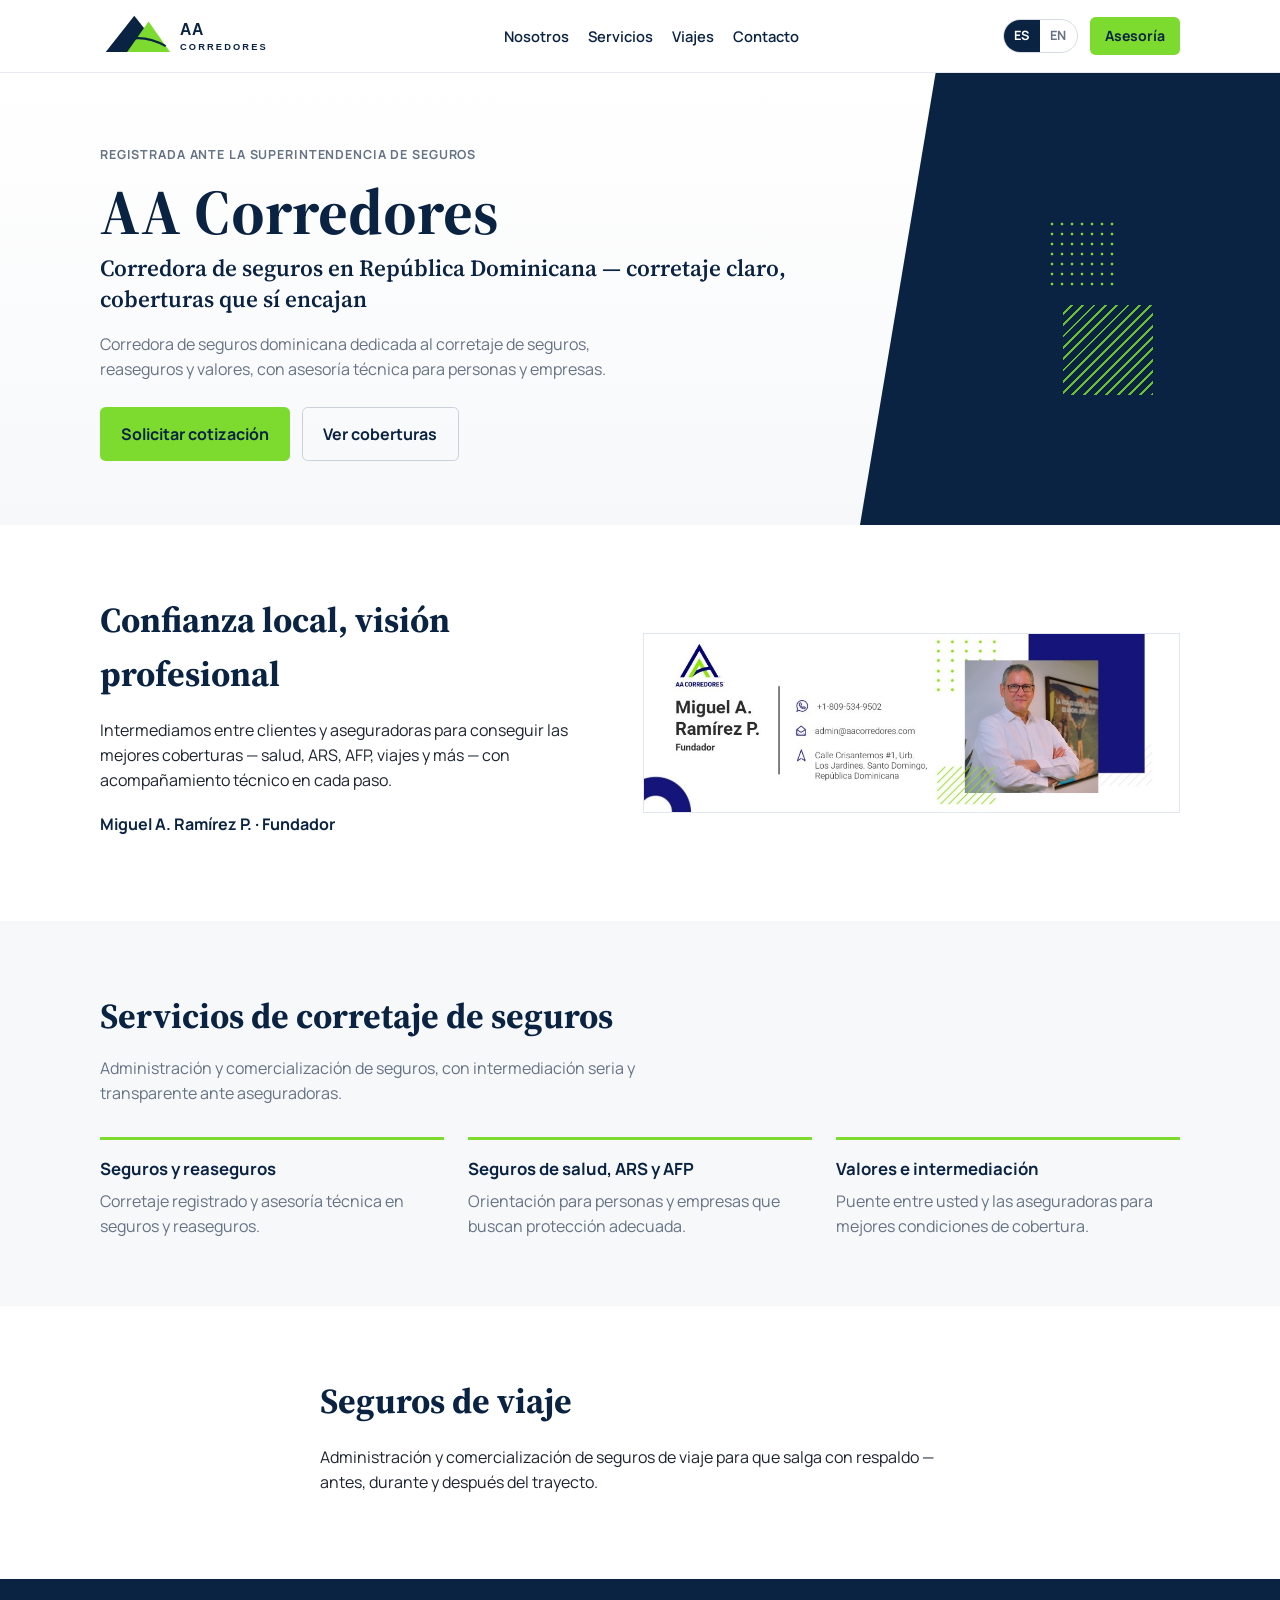
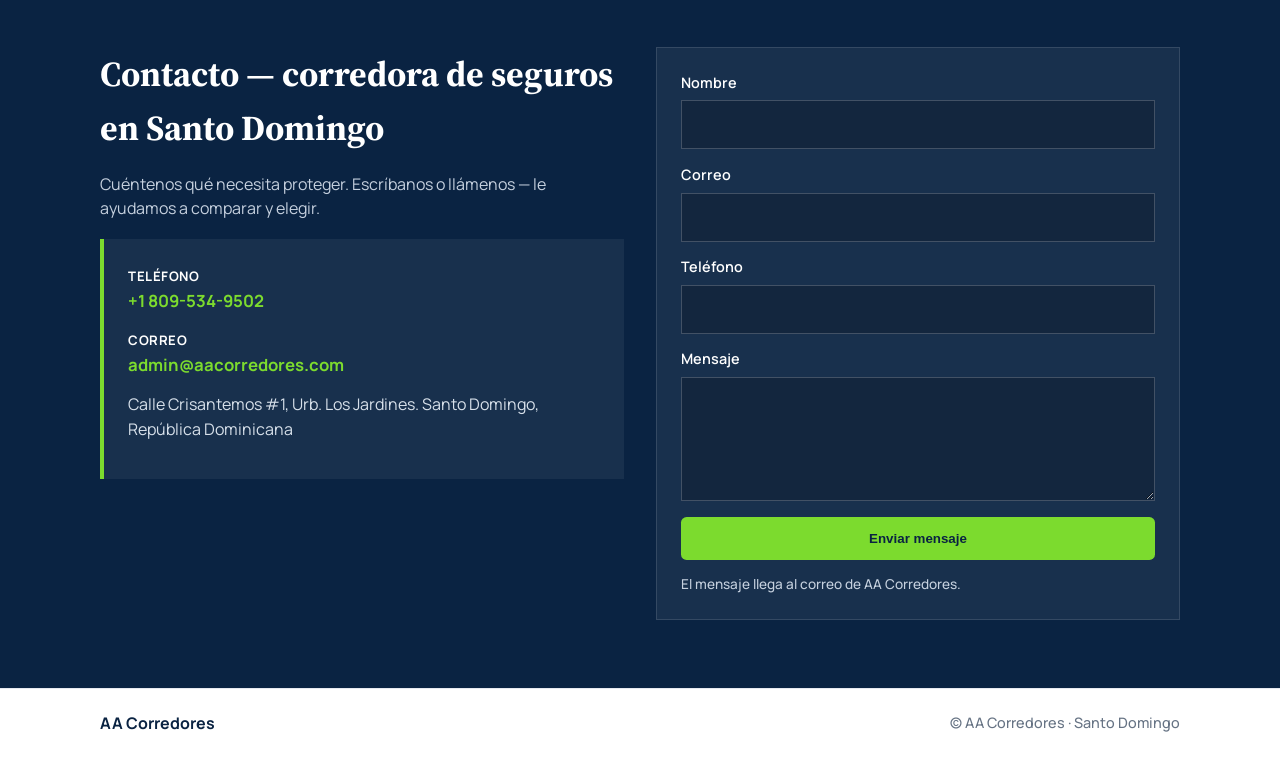
==== index.html @ 904cea76 "Swap Fraunces for Source Serif 4 on headings. Co-authored-by: Cursor <cursoragent@cursor.com>" ====
<!DOCTYPE html>
<html lang="es">
<head>
  <meta charset="utf-8" />
  <meta name="viewport" content="width=device-width, initial-scale=1" />
  <title>AA Corredores | Corredora de seguros en República Dominicana</title>
  <meta name="description" content="AA Corredores es una corredora de seguros en Santo Domingo: corretaje de seguros, reaseguros, salud, ARS, AFP y seguros de viaje. Registrada ante la Superintendencia de Seguros." />
  <meta name="keywords" content="corredora de seguros República Dominicana, corretaje de seguros, seguros de salud, ARS, AFP, seguros de viaje, reaseguros, Superintendencia de Seguros, Santo Domingo, AA Corredores" />
  <meta name="robots" content="index, follow" />
  <meta name="author" content="AA Corredores" />
  <link rel="canonical" href="https://hectortorrese.github.io/aa-corredores/" />
  <link rel="alternate" hreflang="es" href="https://hectortorrese.github.io/aa-corredores/?lang=es" />
  <link rel="alternate" hreflang="en" href="https://hectortorrese.github.io/aa-corredores/?lang=en" />
  <link rel="alternate" hreflang="x-default" href="https://hectortorrese.github.io/aa-corredores/?lang=es" />
  <meta property="og:type" content="website" />
  <meta property="og:locale" content="es_DO" />
  <meta property="og:locale:alternate" content="en_US" />
  <meta property="og:site_name" content="AA Corredores" />
  <meta property="og:url" content="https://hectortorrese.github.io/aa-corredores/" />
  <meta property="og:title" content="AA Corredores | Corredora de seguros en RD" />
  <meta property="og:description" content="Corretaje de seguros, reaseguros, salud, ARS, AFP y seguros de viaje en Santo Domingo." />
  <meta property="og:image" content="https://hectortorrese.github.io/aa-corredores/public/brand-banner.png" />
  <meta name="twitter:card" content="summary_large_image" />
  <meta name="twitter:title" content="AA Corredores | Corredora de seguros en RD" />
  <meta name="twitter:description" content="Corretaje de seguros, reaseguros, salud, ARS, AFP y seguros de viaje en Santo Domingo." />
  <link rel="preconnect" href="https://fonts.googleapis.com" />
  <link rel="preconnect" href="https://fonts.gstatic.com" crossorigin />
  <link href="https://fonts.googleapis.com/css2?family=Manrope:wght@400;500;600;700&family=Source+Serif+4:opsz,wght@8..60,600;8..60,700&display=swap" rel="stylesheet" />
  <link rel="stylesheet" href="styles.css?v=3" />
  <script type="application/ld+json">
  {
    "@context": "https://schema.org",
    "@type": "InsuranceAgency",
    "name": "AA Corredores",
    "url": "https://hectortorrese.github.io/aa-corredores/",
    "logo": "https://hectortorrese.github.io/aa-corredores/public/logo.svg",
    "image": "https://hectortorrese.github.io/aa-corredores/public/brand-banner.png",
    "description": "Corredora de seguros dominicana registrada ante la Superintendencia de Seguros: corretaje de seguros, reaseguros, salud, ARS, AFP y seguros de viaje.",
    "email": "admin@aacorredores.com",
    "telephone": "+1-809-534-9502",
    "address": {
      "@type": "PostalAddress",
      "streetAddress": "Calle Crisantemos #1, Urb. Los Jardines",
      "addressLocality": "Santo Domingo",
      "addressCountry": "DO"
    },
    "areaServed": "DO",
    "founder": {
      "@type": "Person",
      "name": "Miguel A. Ramírez P."
    },
    "knowsAbout": [
      "insurance brokerage",
      "reinsurance",
      "health insurance",
      "travel insurance",
      "ARS",
      "AFP"
    ]
  }
  </script>
</head>
<body>
  <header class="site-header">
    <div class="wrap header-inner">
      <a class="brand" href="#top"><img src="public/logo.svg" alt="AA Corredores" width="200" height="52" /></a>
      <nav class="nav" aria-label="Primary">
        <a href="#about" data-i18n="nav.about">Nosotros</a>
        <a href="#services" data-i18n="nav.services">Servicios</a>
        <a href="#travel" data-i18n="nav.travel">Viajes</a>
        <a href="#contact" data-i18n="nav.contact">Contacto</a>
      </nav>
      <div class="header-actions">
        <div class="lang" role="group" aria-label="Language">
          <button type="button" data-lang="es" class="is-active">ES</button>
          <button type="button" data-lang="en">EN</button>
        </div>
        <a class="btn btn-sm" href="#contact" data-i18n="nav.cta">Asesoría</a>
      </div>
    </div>
  </header>

  <main id="main">
    <section class="hero" id="top">
      <div class="hero-panel" aria-hidden="true"></div>
      <div class="wrap hero-grid">
        <div class="hero-copy">
          <p class="eyebrow" data-i18n="hero.eyebrow">Registrada ante la Superintendencia de Seguros</p>
          <h1 data-i18n="hero.title">AA Corredores</h1>
          <h2 class="tagline" data-i18n="hero.tagline">Corredora de seguros en República Dominicana — corretaje claro, coberturas que sí encajan</h2>
          <p class="lede" data-i18n="hero.lede">Corredora de seguros dominicana dedicada al corretaje de seguros, reaseguros y valores, con asesoría técnica para personas y empresas.</p>
          <div class="cta-row">
            <a class="btn" href="#contact" data-i18n="hero.cta1">Solicitar cotización</a>
            <a class="btn btn-ghost" href="#services" data-i18n="hero.cta2">Ver coberturas</a>
          </div>
        </div>
        <aside class="hero-aside" aria-hidden="true">
          <div class="geo geo-block"></div>
          <div class="geo geo-dots"></div>
          <div class="geo geo-lines"></div>
        </aside>
      </div>
    </section>

    <section class="section" id="about">
      <div class="wrap about-grid">
        <div>
          <h2 data-i18n="about.title">Confianza local, visión profesional</h2>
          <p data-i18n="about.p">Intermediamos entre clientes y aseguradoras para conseguir las mejores coberturas — salud, ARS, AFP, viajes y más — con acompañamiento técnico en cada paso.</p>
          <p class="founder" data-i18n="about.founder">Miguel A. Ramírez P. · Fundador</p>
        </div>
        <figure class="portrait">
          <img src="public/brand-banner.png" alt="AA Corredores — Miguel A. Ramírez P., Fundador" />
        </figure>
      </div>
    </section>

    <section class="section section-tint" id="services">
      <div class="wrap">
        <h2 data-i18n="services.title">Servicios</h2>
        <p class="section-lede" data-i18n="services.lede">Administración y comercialización de seguros, con intermediación seria y transparente.</p>
        <div class="services">
          <article><h3 data-i18n="services.s1.t">Seguros y reaseguros</h3><p data-i18n="services.s1.p">Corretaje registrado y asesoría técnica en seguros y reaseguros.</p></article>
          <article><h3 data-i18n="services.s2.t">Salud, ARS y AFP</h3><p data-i18n="services.s2.p">Orientación para personas y empresas que buscan protección adecuada.</p></article>
          <article><h3 data-i18n="services.s3.t">Valores e intermediación</h3><p data-i18n="services.s3.p">Puente entre usted y las aseguradoras para mejores condiciones de cobertura.</p></article>
        </div>
      </div>
    </section>

    <section class="section" id="travel">
      <div class="wrap narrow">
        <h2 data-i18n="travel.title">Seguros de viaje</h2>
        <p data-i18n="travel.p">Administración y comercialización de seguros de viaje para que salga con respaldo — antes, durante y después del trayecto.</p>
      </div>
    </section>

    <section class="section contact" id="contact">
      <div class="wrap contact-grid">
        <div>
          <h2 data-i18n="contact.title">Contacto</h2>
          <p data-i18n="contact.p">Cuéntenos qué necesita proteger. Escríbanos o llámenos — le ayudamos a comparar y elegir.</p>
          <address class="vcard">
            <p>
              <strong data-i18n="contact.phoneLabel">Teléfono</strong><br />
              <a href="tel:+18095349502">+1 809-534-9502</a>
            </p>
            <p>
              <strong data-i18n="contact.emailLabel">Correo</strong><br />
              <a href="mailto:admin@aacorredores.com">admin@aacorredores.com</a>
            </p>
            <p data-i18n="contact.addr">Calle Crisantemos #1, Urb. Los Jardines. Santo Domingo, República Dominicana</p>
          </address>
        </div>
        <form
          class="contact-form"
          action="https://formsubmit.co/admin@aacorredores.com"
          method="POST"
        >
          <p class="form-sent" data-i18n="form.sent" hidden>Mensaje enviado. Gracias — le responderemos pronto.</p>
          <input type="hidden" name="_subject" value="Contacto web — AA Corredores" />
          <input type="hidden" name="_captcha" value="false" />
          <input type="hidden" name="_template" value="table" />
          <input type="text" name="_honey" style="display:none" tabindex="-1" autocomplete="off" aria-hidden="true" />
          <input type="hidden" name="_next" value="https://hectortorrese.github.io/aa-corredores/?sent=1#contact" />
          <div class="field">
            <label for="aa-name"><span data-i18n="form.name">Nombre</span></label>
            <input id="aa-name" type="text" name="name" required autocomplete="name" />
          </div>
          <div class="field">
            <label for="aa-email"><span data-i18n="form.email">Correo</span></label>
            <input id="aa-email" type="email" name="email" required autocomplete="email" />
          </div>
          <div class="field">
            <label for="aa-phone"><span data-i18n="form.phone">Teléfono</span></label>
            <input id="aa-phone" type="tel" name="phone" autocomplete="tel" />
          </div>
          <div class="field">
            <label for="aa-message"><span data-i18n="form.message">Mensaje</span></label>
            <textarea id="aa-message" name="message" rows="4" required></textarea>
          </div>
          <button type="submit" class="btn" data-i18n="form.submit">Enviar mensaje</button>
          <p class="form-hint" data-i18n="form.hint">El mensaje llega al correo de AA Corredores.</p>
        </form>
      </div>
    </section>
  </main>

  <footer class="site-footer">
    <div class="wrap footer-inner">
      <span>AA Corredores</span>
      <p data-i18n="footer">© AA Corredores · Santo Domingo</p>
    </div>
  </footer>
  <script src="i18n.js"></script>
</body>
</html>
---- styles.css ----
:root {
  --navy: #0a2342;
  --lime: #7cdb2e;
  --lime-deep: #5fb01a;
  --paper: #f7f8fa;
  --ink: #1c2430;
  --muted: #667384;
  --font: "Manrope", system-ui, sans-serif;
  --display: "Source Serif 4", Georgia, serif;
}

* { box-sizing: border-box; }
html { scroll-behavior: smooth; }
body {
  margin: 0;
  font-family: var(--font);
  color: var(--ink);
  background: #fff;
  line-height: 1.55;
}
img { max-width: 100%; display: block; height: auto; }
a { color: var(--navy); text-decoration: none; }
a:hover { color: var(--lime-deep); }

.wrap { width: min(1080px, calc(100% - 2.5rem)); margin-inline: auto; }
.narrow { max-width: 40rem; }

.site-header {
  position: sticky;
  top: 0;
  z-index: 30;
  background: rgba(255,255,255,0.95);
  border-bottom: 1px solid #e6e9ef;
}
.header-inner {
  display: flex;
  align-items: center;
  justify-content: space-between;
  gap: 1rem;
  min-height: 4.5rem;
}
.nav { display: flex; gap: 1.2rem; }
.nav a { font-weight: 600; font-size: 0.92rem; color: var(--navy); }
.header-actions { display: flex; align-items: center; gap: 0.75rem; }
.lang {
  display: inline-flex;
  border: 1px solid #d5dae3;
  border-radius: 999px;
  overflow: hidden;
}
.lang button {
  border: 0;
  background: transparent;
  padding: 0.35rem 0.65rem;
  font: inherit;
  font-size: 0.8rem;
  font-weight: 700;
  color: var(--muted);
  cursor: pointer;
}
.lang button.is-active { background: var(--navy); color: #fff; }

.btn {
  display: inline-flex;
  align-items: center;
  justify-content: center;
  padding: 0.85rem 1.3rem;
  border-radius: 0.35rem;
  background: var(--lime);
  color: var(--navy);
  font-weight: 700;
  border: 0;
  transition: background 0.2s ease, transform 0.2s ease;
}
.btn:hover { background: var(--lime-deep); color: #fff; transform: translateY(-1px); }
.btn-sm { padding: 0.5rem 0.95rem; font-size: 0.88rem; }
.btn-ghost {
  background: transparent;
  border: 1px solid #c9d0db;
  color: var(--navy);
}
.btn-ghost:hover { background: var(--paper); transform: none; color: var(--navy); }

.hero {
  position: relative;
  padding: 4.5rem 0 4rem;
  overflow: hidden;
  background:
    linear-gradient(180deg, #fff 0%, var(--paper) 100%);
}
.hero-panel {
  position: absolute;
  right: 0;
  top: 0;
  width: min(38vw, 420px);
  height: 100%;
  background: var(--navy);
  clip-path: polygon(18% 0, 100% 0, 100% 100%, 0 100%);
}
.hero-grid {
  position: relative;
  display: grid;
  grid-template-columns: 1.35fr 0.65fr;
  gap: 2rem;
  align-items: center;
}
.eyebrow {
  text-transform: uppercase;
  letter-spacing: 0.07em;
  font-size: 0.78rem;
  font-weight: 700;
  color: var(--muted);
  margin: 0 0 0.85rem;
  animation: rise 0.65s ease both;
}
.hero h1 {
  font-family: var(--display);
  font-size: clamp(2.6rem, 6vw, 4rem);
  line-height: 1.05;
  margin: 0 0 0.5rem;
  color: var(--navy);
  animation: rise 0.75s ease 0.05s both;
}
.tagline {
  font-family: var(--display);
  font-size: clamp(1.15rem, 2.4vw, 1.45rem);
  font-weight: 600;
  line-height: 1.35;
  color: var(--navy);
  margin: 0 0 1rem;
  animation: rise 0.8s ease 0.1s both;
}
.lede {
  color: var(--muted);
  max-width: 34rem;
  margin: 0 0 1.6rem;
  animation: rise 0.85s ease 0.14s both;
}
.cta-row {
  display: flex;
  flex-wrap: wrap;
  gap: 0.75rem;
  animation: rise 0.9s ease 0.18s both;
}
.hero-aside { position: relative; min-height: 220px; }
.geo { position: absolute; }
.geo-block {
  right: 0;
  top: 10%;
  width: 70%;
  height: 70%;
  background: transparent;
}
.geo-dots {
  width: 72px;
  height: 72px;
  right: 18%;
  top: 12%;
  background-image: radial-gradient(var(--lime) 1.5px, transparent 1.6px);
  background-size: 10px 10px;
}
.geo-lines {
  width: 90px;
  height: 90px;
  right: 8%;
  bottom: 8%;
  background: repeating-linear-gradient(
    -45deg,
    var(--lime),
    var(--lime) 2px,
    transparent 2px,
    transparent 8px
  );
  opacity: 0.85;
}

@keyframes rise {
  from { opacity: 0; transform: translateY(10px); }
  to { opacity: 1; transform: none; }
}

.section { padding: 4.25rem 0; }
.section-tint { background: var(--paper); }
.section h2 {
  font-family: var(--display);
  font-size: clamp(1.65rem, 3vw, 2.2rem);
  color: var(--navy);
  margin: 0 0 0.75rem;
}
.section-lede { color: var(--muted); max-width: 36rem; margin: 0 0 2rem; }

.about-grid {
  display: grid;
  grid-template-columns: 1fr 1.05fr;
  gap: 2rem;
  align-items: center;
}
.founder {
  margin-top: 1.25rem;
  font-weight: 700;
  color: var(--navy);
}
.portrait {
  margin: 0;
  border: 1px solid #e1e5ec;
  overflow: hidden;
  background: #fff;
}
.portrait img { width: 100%; }

.services {
  display: grid;
  grid-template-columns: repeat(3, 1fr);
  gap: 1.5rem;
}
.services article {
  padding-top: 1rem;
  border-top: 3px solid var(--lime);
}
.services h3 { margin: 0 0 0.4rem; color: var(--navy); font-size: 1.05rem; }
.services p { margin: 0; color: var(--muted); }

.contact {
  background: var(--navy);
  color: #fff;
}
.contact h2 { color: #fff; }
.contact .section-lede,
.contact p { color: #c5d0de; }
.contact-grid {
  display: grid;
  grid-template-columns: 1fr 1fr;
  gap: 2rem;
}
.vcard {
  font-style: normal;
  background: rgba(255,255,255,0.06);
  padding: 1.5rem;
  border-left: 4px solid var(--lime);
  margin-top: 1.1rem;
}
.vcard a { color: var(--lime); font-weight: 700; font-size: 1.05rem; }
.vcard p { margin: 0 0 0.85rem; color: #d7e0ea; }
.vcard strong { color: #fff; font-size: 0.82rem; letter-spacing: 0.04em; text-transform: uppercase; }

.contact-form {
  display: flex;
  flex-direction: column;
  gap: 0.9rem;
  width: 100%;
  min-width: 0;
  background: rgba(255,255,255,0.06);
  padding: 1.5rem;
  border: 1px solid rgba(255,255,255,0.12);
  align-self: start;
}
.contact-form .field {
  display: flex;
  flex-direction: column;
  gap: 0.4rem;
  width: 100%;
  min-width: 0;
}
.contact-form .field > span,
.contact-form label {
  display: block;
  font-size: 0.9rem;
  font-weight: 600;
  color: #fff;
}
.contact-form input,
.contact-form textarea {
  display: block;
  box-sizing: border-box;
  font: inherit;
  font-weight: 400;
  padding: 0.7rem 0.8rem;
  border: 1px solid rgba(255,255,255,0.2);
  background: rgba(0,0,0,0.2);
  color: #fff;
  width: 100%;
  max-width: 100%;
}
.contact-form input::placeholder,
.contact-form textarea::placeholder { color: #8a9aab; }
.contact-form textarea {
  resize: vertical;
  min-height: 7rem;
}
.contact-form .btn {
  display: inline-flex;
  width: 100%;
  margin-top: 0.15rem;
}
.form-hint {
  margin: 0;
  font-size: 0.85rem;
  font-weight: 500;
  color: #9aabbc;
}
.form-sent {
  display: none;
  margin: 0;
  padding: 0.75rem 0.9rem;
  background: rgba(124, 219, 46, 0.2);
  color: #fff;
  font-weight: 600;
  font-size: 0.95rem;
}
.form-sent.is-visible,
.form-sent.is-visible[hidden] {
  display: block !important;
}

.site-footer {
  padding: 1.35rem 0;
  border-top: 1px solid #e6e9ef;
}
.footer-inner {
  display: flex;
  justify-content: space-between;
  gap: 1rem;
  align-items: center;
  font-weight: 700;
  color: var(--navy);
}
.site-footer p { margin: 0; font-weight: 500; color: var(--muted); font-size: 0.9rem; }

@media (max-width: 860px) {
  .nav { display: none; }
  .hero-panel { width: 28vw; opacity: 0.35; }
  .hero-grid, .about-grid, .services, .contact-grid { grid-template-columns: 1fr; }
  .hero-aside { display: none; }
}
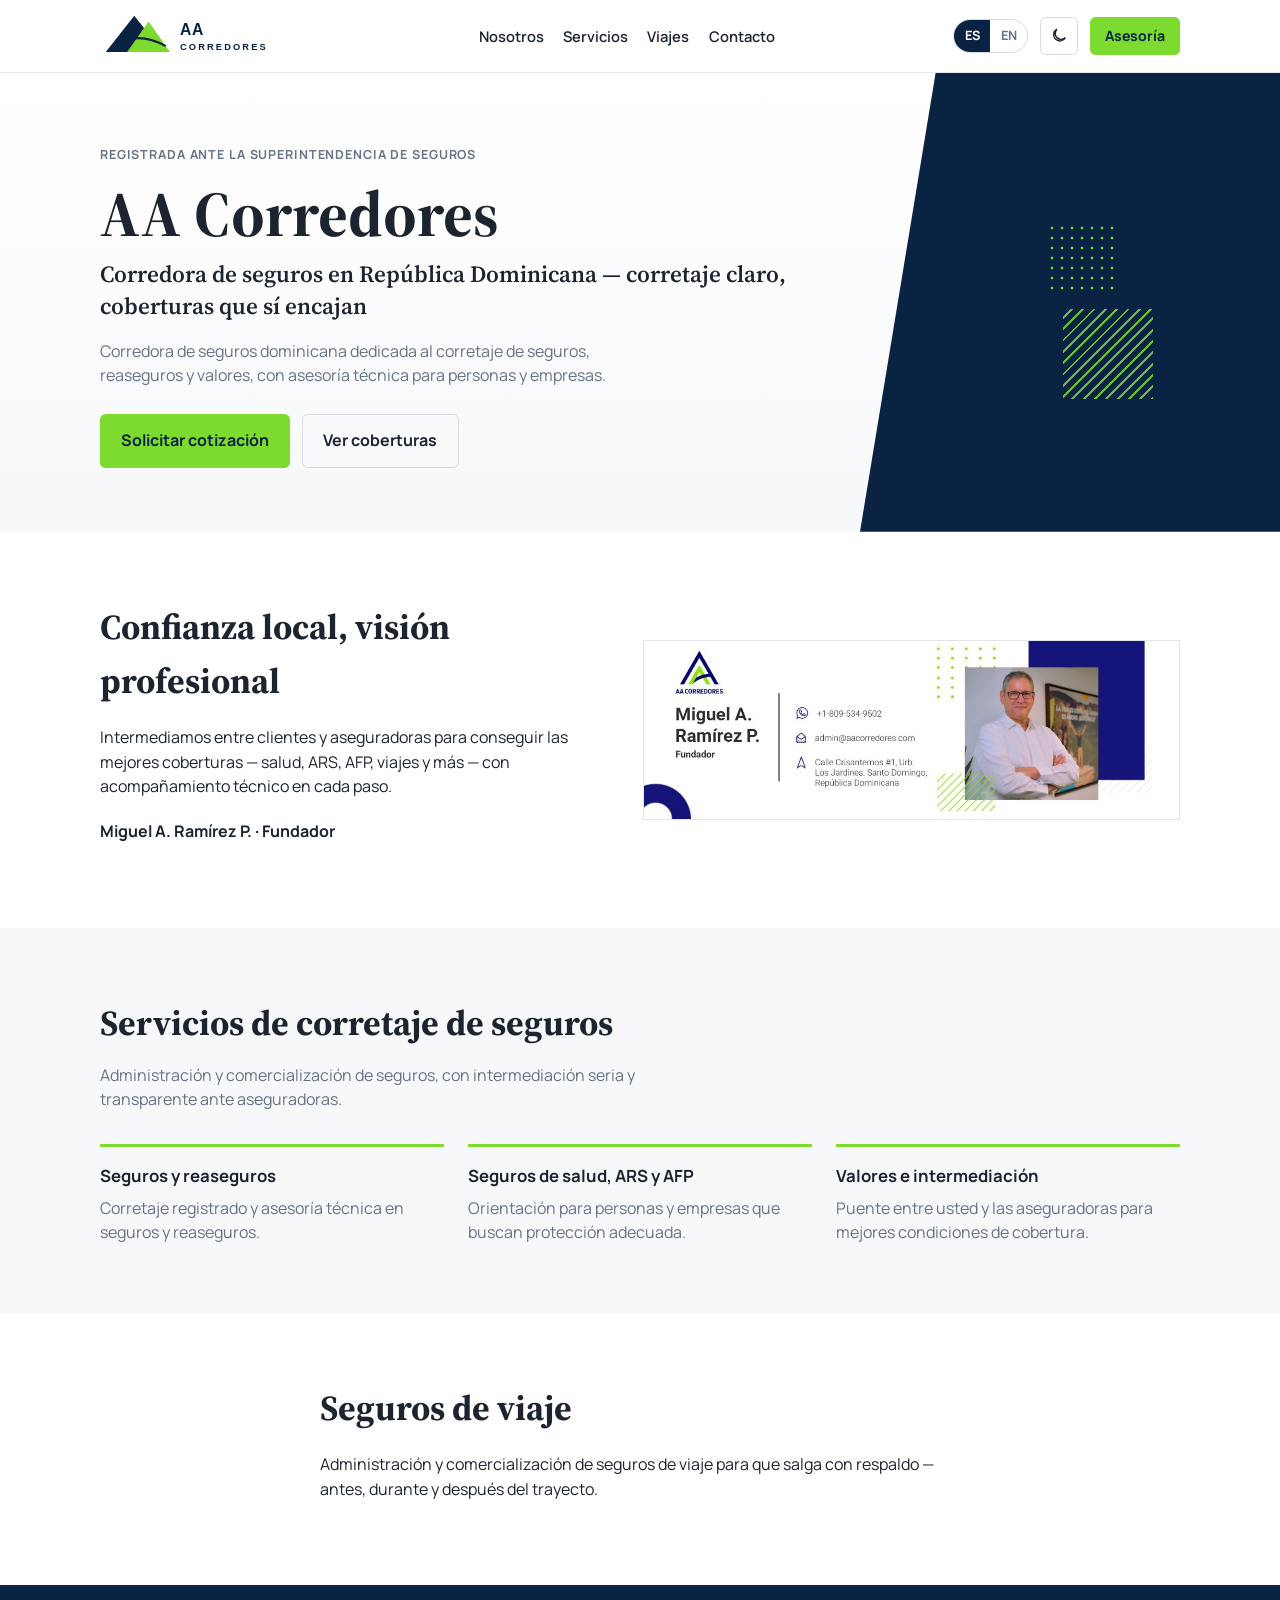
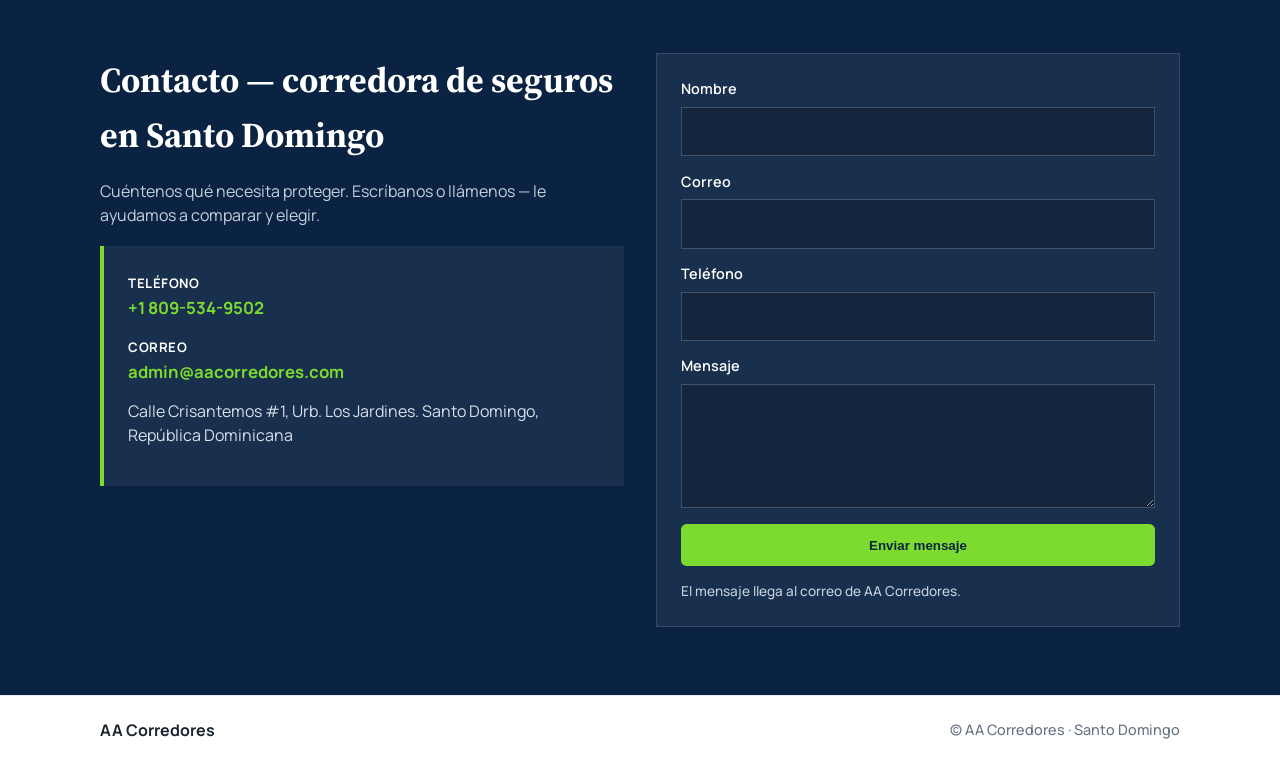
==== commit 7691802f: "Add dark mode and sync client delivery slides. Co-authored-by: Cursor <cursoragent@cursor.com>" ====
--- a/index.html
+++ b/index.html
@@ -26,7 +26,23 @@
   <link rel="preconnect" href="https://fonts.googleapis.com" />
   <link rel="preconnect" href="https://fonts.gstatic.com" crossorigin />
   <link href="https://fonts.googleapis.com/css2?family=Manrope:wght@400;500;600;700&family=Source+Serif+4:opsz,wght@8..60,600;8..60,700&display=swap" rel="stylesheet" />
-  <link rel="stylesheet" href="styles.css?v=3" />
+  <link rel="stylesheet" href="styles.css?v=4" />
+  <script>
+    (function () {
+      try {
+        var saved = localStorage.getItem("aa-theme");
+        var theme =
+          saved === "dark" || saved === "light"
+            ? saved
+            : window.matchMedia("(prefers-color-scheme: dark)").matches
+              ? "dark"
+              : "light";
+        document.documentElement.setAttribute("data-theme", theme);
+      } catch (e) {
+        document.documentElement.setAttribute("data-theme", "light");
+      }
+    })();
+  </script>
   <script type="application/ld+json">
   {
     "@context": "https://schema.org",
@@ -75,6 +91,15 @@
           <button type="button" data-lang="es" class="is-active">ES</button>
           <button type="button" data-lang="en">EN</button>
         </div>
+        <button type="button" class="theme-toggle" id="themeToggle" aria-label="Cambiar tema" title="Tema">
+          <svg class="icon-moon" viewBox="0 0 24 24" fill="none" stroke="currentColor" stroke-width="2" aria-hidden="true">
+            <path d="M21 14.5A8.5 8.5 0 1 1 9.5 3 7 7 0 0 0 21 14.5z"/>
+          </svg>
+          <svg class="icon-sun" viewBox="0 0 24 24" fill="none" stroke="currentColor" stroke-width="2" aria-hidden="true">
+            <circle cx="12" cy="12" r="4"/>
+            <path d="M12 2v2M12 20v2M4.9 4.9l1.4 1.4M17.7 17.7l1.4 1.4M2 12h2M20 12h2M4.9 19.1l1.4-1.4M17.7 6.3l1.4-1.4"/>
+          </svg>
+        </button>
         <a class="btn btn-sm" href="#contact" data-i18n="nav.cta">Asesoría</a>
       </div>
     </div>
--- a/styles.css
+++ b/styles.css
@@ -5,8 +5,26 @@
   --paper: #f7f8fa;
   --ink: #1c2430;
   --muted: #667384;
+  --bg: #ffffff;
+  --surface: #ffffff;
+  --border: #e6e9ef;
+  --border-strong: #d5dae3;
+  --portrait-border: #e1e5ec;
   --font: "Manrope", system-ui, sans-serif;
   --display: "Source Serif 4", Georgia, serif;
+  color-scheme: light;
+}
+
+html[data-theme="dark"] {
+  --paper: #122536;
+  --ink: #e8eef5;
+  --muted: #9aabbc;
+  --bg: #0b1622;
+  --surface: #102033;
+  --border: #243447;
+  --border-strong: #2f4258;
+  --portrait-border: #2f4258;
+  color-scheme: dark;
 }
 
 * { box-sizing: border-box; }
@@ -15,12 +33,14 @@
   margin: 0;
   font-family: var(--font);
   color: var(--ink);
-  background: #fff;
+  background: var(--bg);
   line-height: 1.55;
+  transition: background-color 0.2s ease, color 0.2s ease;
 }
 img { max-width: 100%; display: block; height: auto; }
-a { color: var(--navy); text-decoration: none; }
+a { color: var(--ink); text-decoration: none; }
 a:hover { color: var(--lime-deep); }
+html[data-theme="dark"] a:hover { color: var(--lime); }
 
 .wrap { width: min(1080px, calc(100% - 2.5rem)); margin-inline: auto; }
 .narrow { max-width: 40rem; }
@@ -29,8 +49,9 @@
   position: sticky;
   top: 0;
   z-index: 30;
-  background: rgba(255,255,255,0.95);
-  border-bottom: 1px solid #e6e9ef;
+  background: color-mix(in srgb, var(--surface) 92%, transparent);
+  backdrop-filter: blur(10px);
+  border-bottom: 1px solid var(--border);
 }
 .header-inner {
   display: flex;
@@ -40,11 +61,11 @@
   min-height: 4.5rem;
 }
 .nav { display: flex; gap: 1.2rem; }
-.nav a { font-weight: 600; font-size: 0.92rem; color: var(--navy); }
+.nav a { font-weight: 600; font-size: 0.92rem; color: var(--ink); }
 .header-actions { display: flex; align-items: center; gap: 0.75rem; }
 .lang {
   display: inline-flex;
-  border: 1px solid #d5dae3;
+  border: 1px solid var(--border-strong);
   border-radius: 999px;
   overflow: hidden;
 }
@@ -59,6 +80,31 @@
   cursor: pointer;
 }
 .lang button.is-active { background: var(--navy); color: #fff; }
+html[data-theme="dark"] .lang button.is-active { background: #1a6f9a; color: #fff; }
+
+.theme-toggle {
+  width: 2.35rem;
+  height: 2.35rem;
+  border-radius: 0.35rem;
+  border: 1px solid var(--border-strong);
+  background: transparent;
+  color: var(--ink);
+  cursor: pointer;
+  display: inline-flex;
+  align-items: center;
+  justify-content: center;
+  padding: 0;
+  flex-shrink: 0;
+}
+.theme-toggle:hover { border-color: var(--lime); color: var(--lime); }
+.theme-toggle svg { width: 1.1rem; height: 1.1rem; display: block; }
+.theme-toggle .icon-sun { display: none; }
+html[data-theme="dark"] .theme-toggle .icon-moon { display: none; }
+html[data-theme="dark"] .theme-toggle .icon-sun { display: block; }
+
+html[data-theme="dark"] .brand img {
+  filter: brightness(0) invert(1);
+}
 
 .btn {
   display: inline-flex;
@@ -76,17 +122,17 @@
 .btn-sm { padding: 0.5rem 0.95rem; font-size: 0.88rem; }
 .btn-ghost {
   background: transparent;
-  border: 1px solid #c9d0db;
-  color: var(--navy);
-}
-.btn-ghost:hover { background: var(--paper); transform: none; color: var(--navy); }
+  border: 1px solid var(--border-strong);
+  color: var(--ink);
+}
+.btn-ghost:hover { background: var(--paper); transform: none; color: var(--ink); }
 
 .hero {
   position: relative;
   padding: 4.5rem 0 4rem;
   overflow: hidden;
   background:
-    linear-gradient(180deg, #fff 0%, var(--paper) 100%);
+    linear-gradient(180deg, var(--bg) 0%, var(--paper) 100%);
 }
 .hero-panel {
   position: absolute;
@@ -116,18 +162,20 @@
 .hero h1 {
   font-family: var(--display);
   font-size: clamp(2.6rem, 6vw, 4rem);
-  line-height: 1.05;
+  line-height: 1.12;
   margin: 0 0 0.5rem;
-  color: var(--navy);
+  color: var(--ink);
+  font-optical-sizing: auto;
   animation: rise 0.75s ease 0.05s both;
 }
 .tagline {
   font-family: var(--display);
   font-size: clamp(1.15rem, 2.4vw, 1.45rem);
   font-weight: 600;
-  line-height: 1.35;
-  color: var(--navy);
+  line-height: 1.4;
+  color: var(--ink);
   margin: 0 0 1rem;
+  font-optical-sizing: auto;
   animation: rise 0.8s ease 0.1s both;
 }
 .lede {
@@ -184,7 +232,7 @@
 .section h2 {
   font-family: var(--display);
   font-size: clamp(1.65rem, 3vw, 2.2rem);
-  color: var(--navy);
+  color: var(--ink);
   margin: 0 0 0.75rem;
 }
 .section-lede { color: var(--muted); max-width: 36rem; margin: 0 0 2rem; }
@@ -198,13 +246,13 @@
 .founder {
   margin-top: 1.25rem;
   font-weight: 700;
-  color: var(--navy);
+  color: var(--ink);
 }
 .portrait {
   margin: 0;
-  border: 1px solid #e1e5ec;
+  border: 1px solid var(--portrait-border);
   overflow: hidden;
-  background: #fff;
+  background: var(--surface);
 }
 .portrait img { width: 100%; }
 
@@ -217,7 +265,7 @@
   padding-top: 1rem;
   border-top: 3px solid var(--lime);
 }
-.services h3 { margin: 0 0 0.4rem; color: var(--navy); font-size: 1.05rem; }
+.services h3 { margin: 0 0 0.4rem; color: var(--ink); font-size: 1.05rem; }
 .services p { margin: 0; color: var(--muted); }
 
 .contact {
@@ -314,7 +362,8 @@
 
 .site-footer {
   padding: 1.35rem 0;
-  border-top: 1px solid #e6e9ef;
+  border-top: 1px solid var(--border);
+  background: var(--bg);
 }
 .footer-inner {
   display: flex;
@@ -322,7 +371,7 @@
   gap: 1rem;
   align-items: center;
   font-weight: 700;
-  color: var(--navy);
+  color: var(--ink);
 }
 .site-footer p { margin: 0; font-weight: 500; color: var(--muted); font-size: 0.9rem; }
 
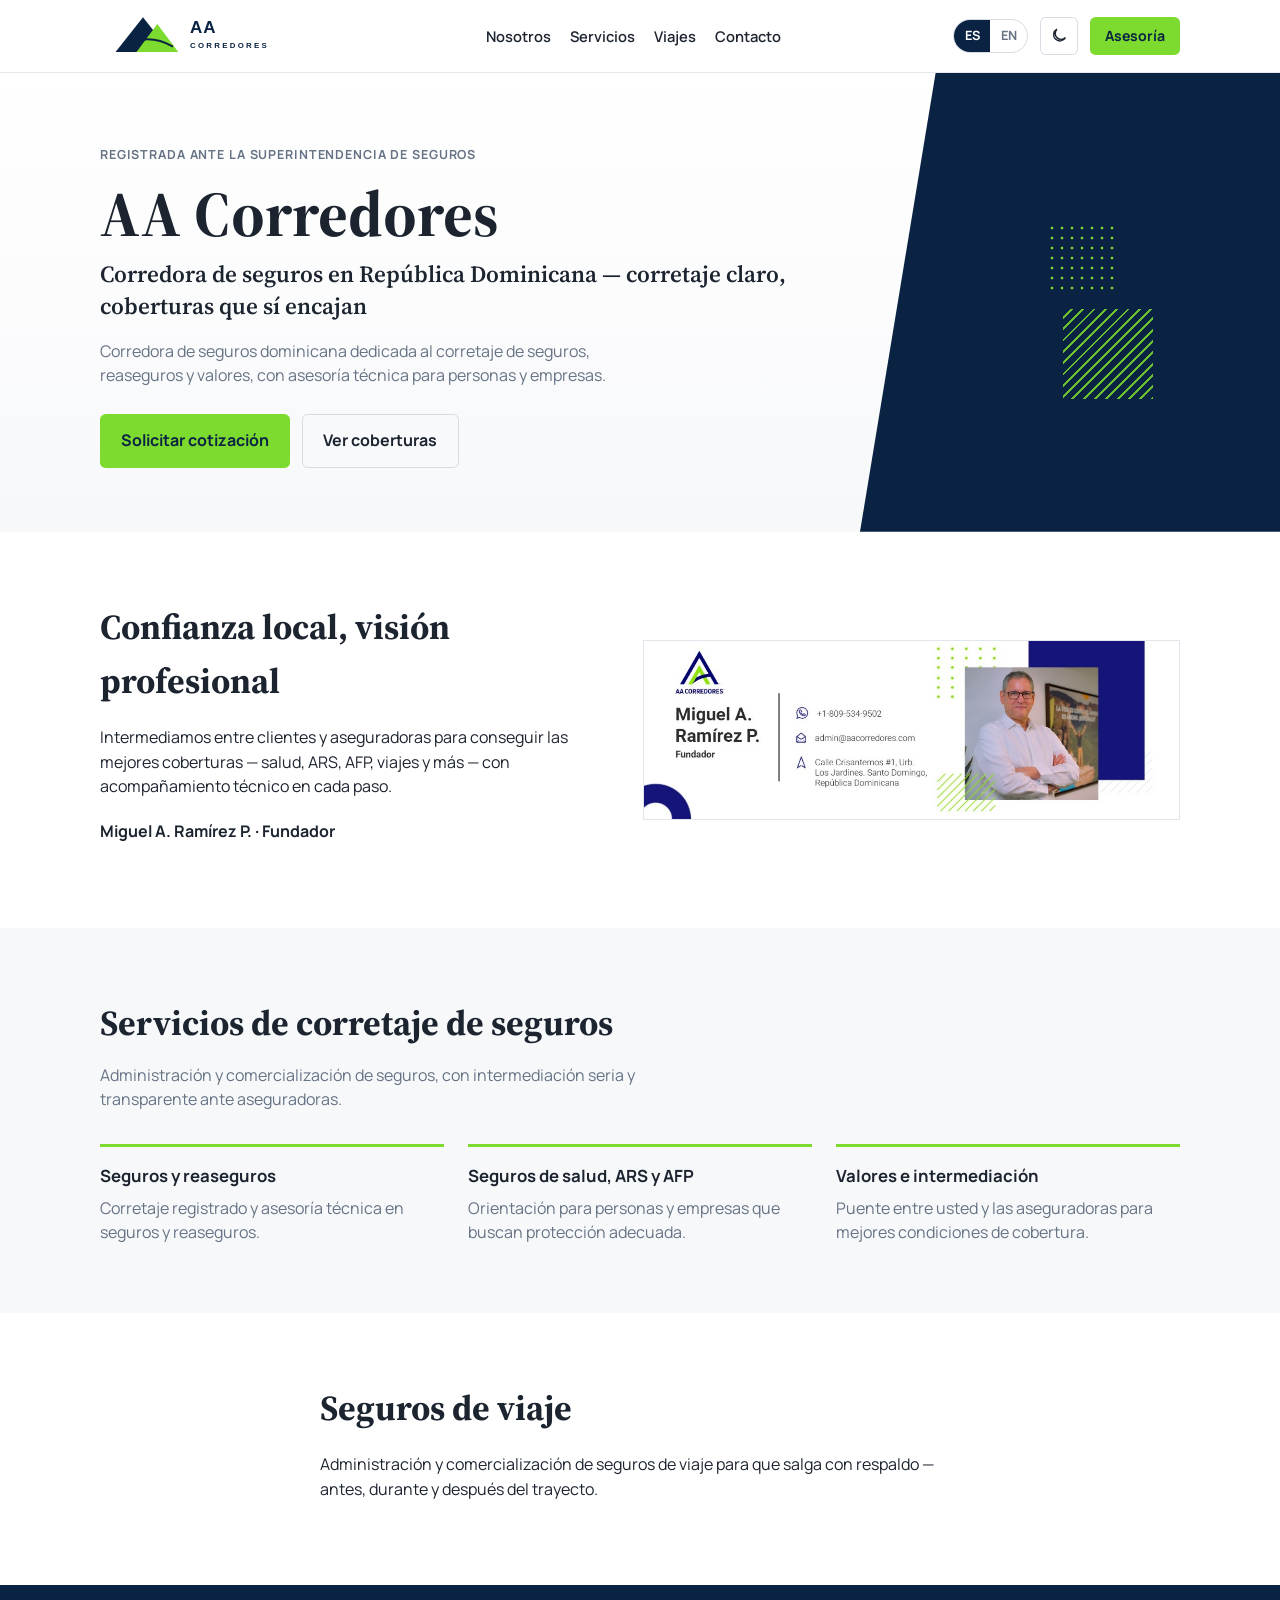
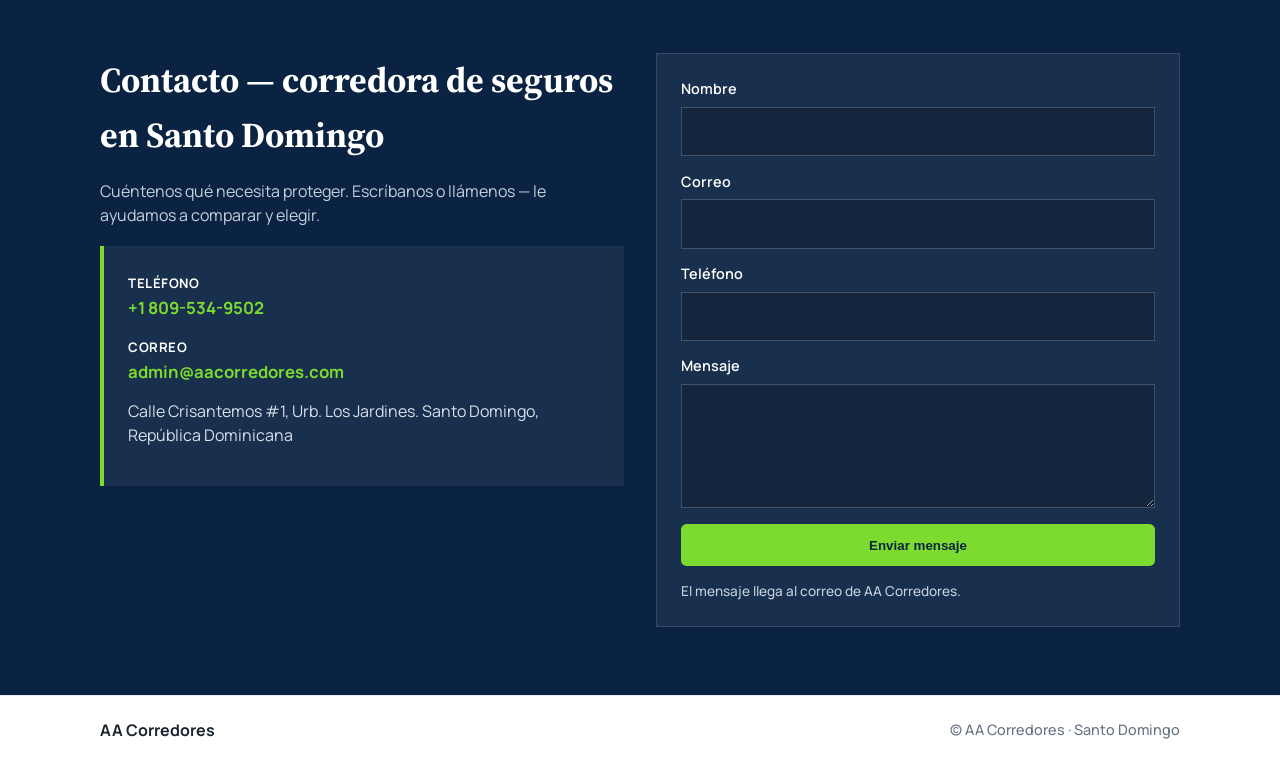
==== commit 44d0d3ce: "Fix dark-mode logo with light plate, no invert. Co-authored-by: Cursor <cursoragent@cursor.com>" ====
--- a/index.html
+++ b/index.html
@@ -26,7 +26,7 @@
   <link rel="preconnect" href="https://fonts.googleapis.com" />
   <link rel="preconnect" href="https://fonts.gstatic.com" crossorigin />
   <link href="https://fonts.googleapis.com/css2?family=Manrope:wght@400;500;600;700&family=Source+Serif+4:opsz,wght@8..60,600;8..60,700&display=swap" rel="stylesheet" />
-  <link rel="stylesheet" href="styles.css?v=4" />
+  <link rel="stylesheet" href="styles.css?v=5" />
   <script>
     (function () {
       try {
@@ -79,7 +79,7 @@
 <body>
   <header class="site-header">
     <div class="wrap header-inner">
-      <a class="brand" href="#top"><img src="public/logo.svg" alt="AA Corredores" width="200" height="52" /></a>
+      <a class="brand" href="#top"><img src="public/logo.svg?v=2" alt="AA Corredores" width="200" height="52" /></a>
       <nav class="nav" aria-label="Primary">
         <a href="#about" data-i18n="nav.about">Nosotros</a>
         <a href="#services" data-i18n="nav.services">Servicios</a>
--- a/styles.css
+++ b/styles.css
@@ -102,8 +102,26 @@
 html[data-theme="dark"] .theme-toggle .icon-moon { display: none; }
 html[data-theme="dark"] .theme-toggle .icon-sun { display: block; }
 
+.brand {
+  display: inline-flex;
+  align-items: center;
+  flex-shrink: 0;
+  line-height: 0;
+  padding: 0.35rem 0.55rem;
+  border-radius: 0.4rem;
+  background: transparent;
+}
+.brand img {
+  width: 196px;
+  height: auto;
+  display: block;
+}
+html[data-theme="dark"] .brand {
+  background: #ffffff;
+  box-shadow: 0 0 0 1px rgba(255, 255, 255, 0.08);
+}
 html[data-theme="dark"] .brand img {
-  filter: brightness(0) invert(1);
+  filter: none;
 }
 
 .btn {
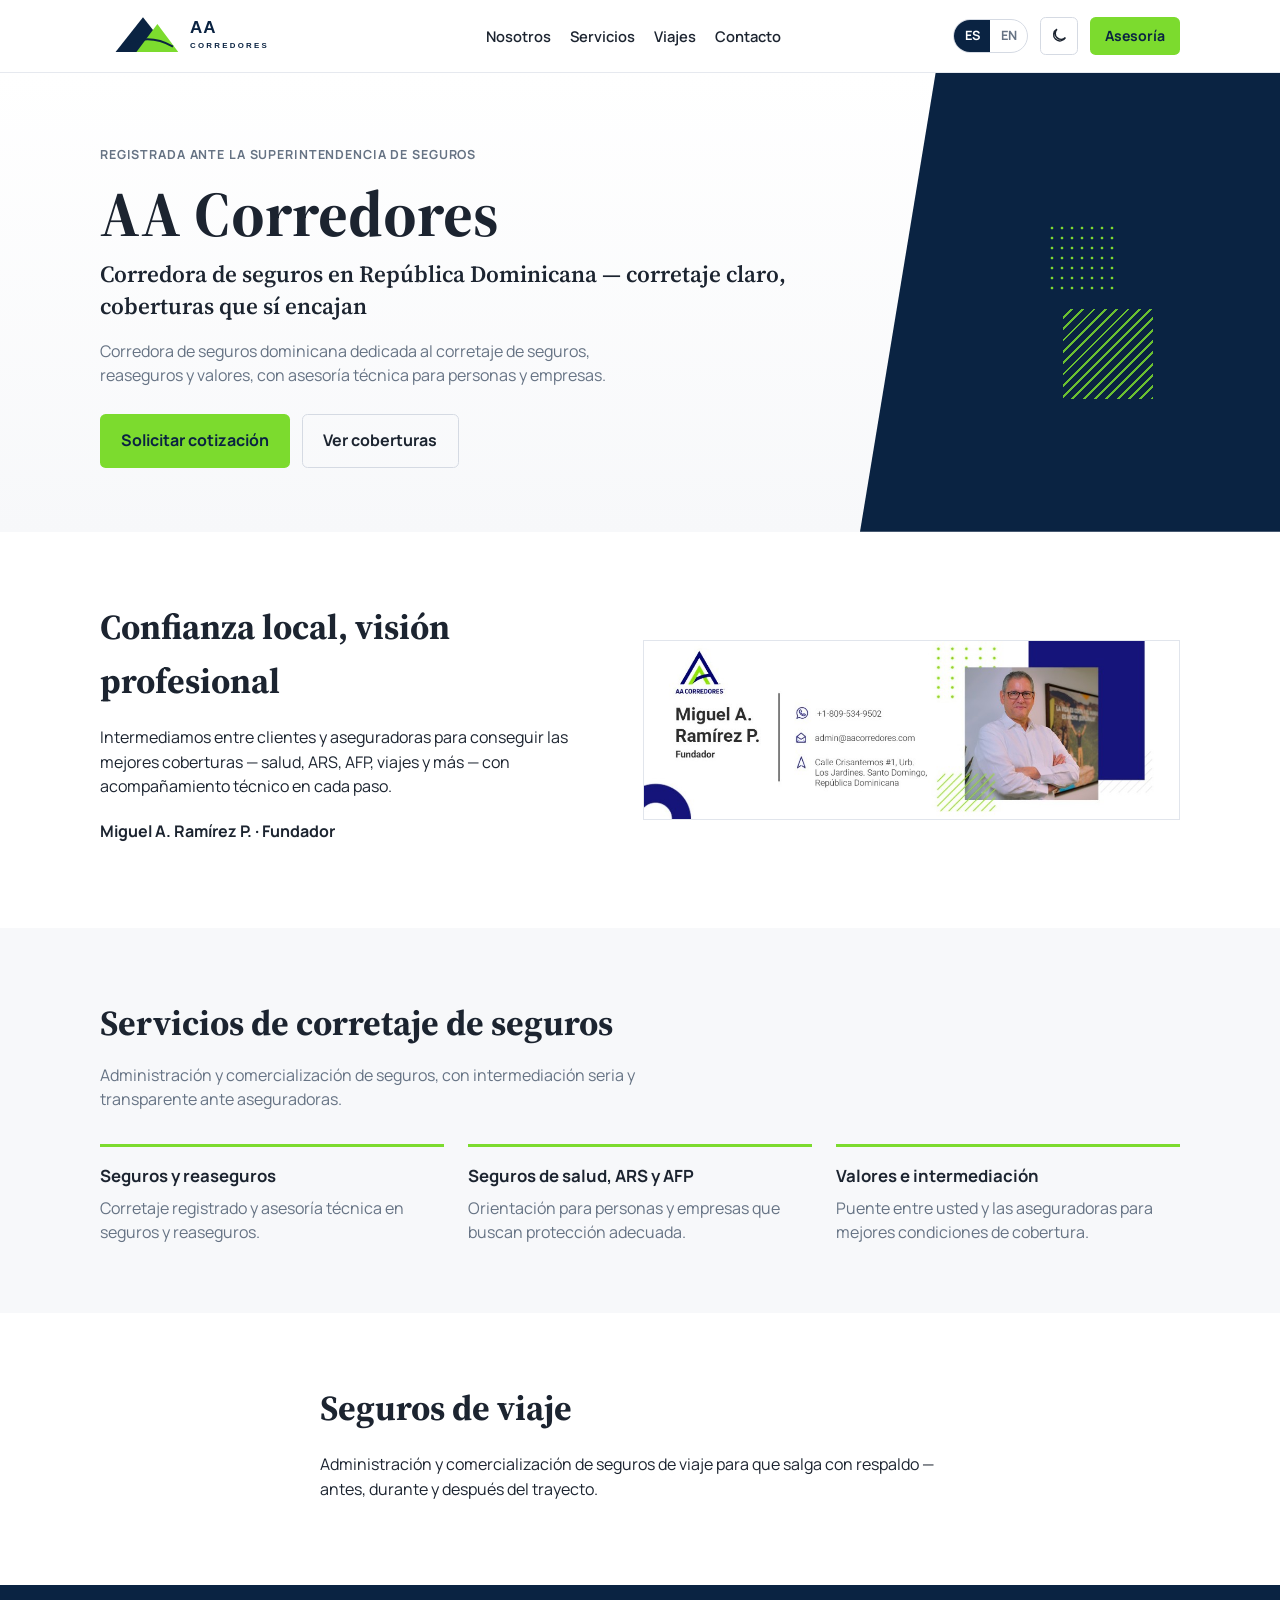
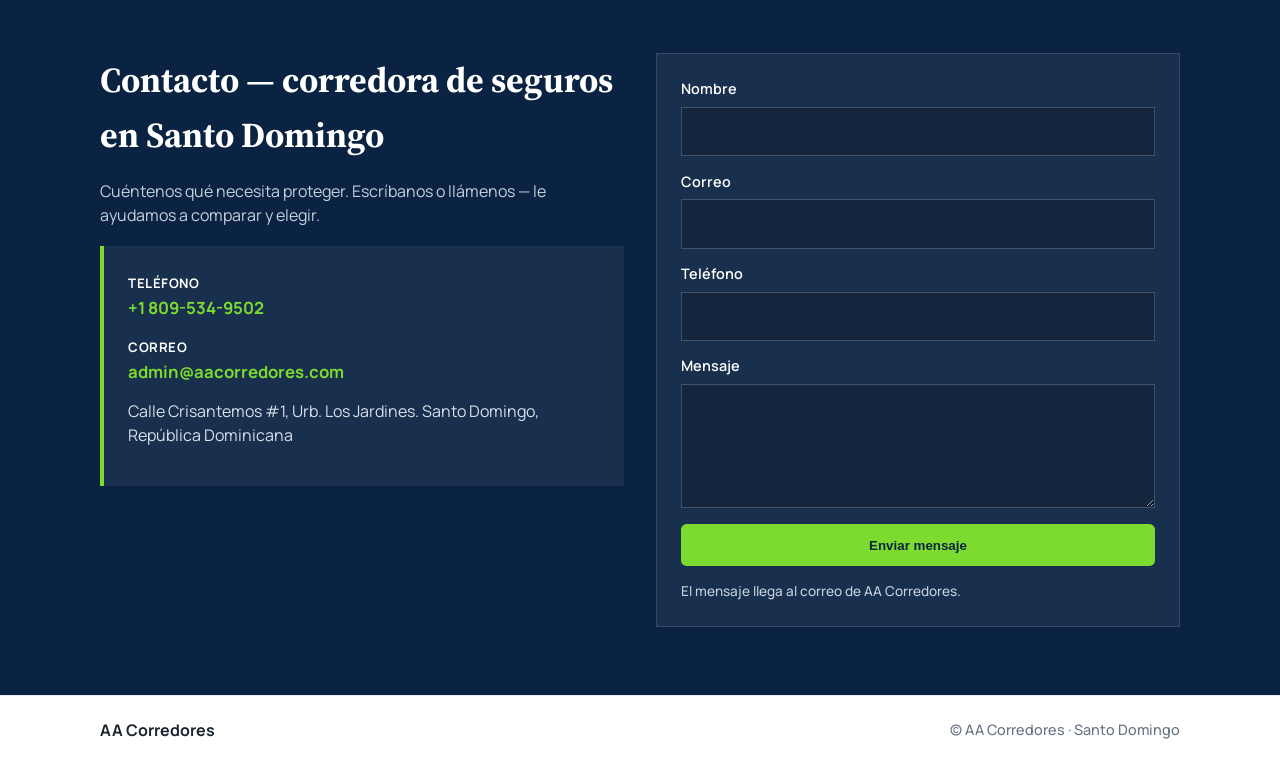
==== commit b11ce7e3: "Fix mobile header and sync delivery slides. Co-authored-by: Cursor <cursoragent@cursor.com>" ====
--- a/index.html
+++ b/index.html
@@ -26,7 +26,7 @@
   <link rel="preconnect" href="https://fonts.googleapis.com" />
   <link rel="preconnect" href="https://fonts.gstatic.com" crossorigin />
   <link href="https://fonts.googleapis.com/css2?family=Manrope:wght@400;500;600;700&family=Source+Serif+4:opsz,wght@8..60,600;8..60,700&display=swap" rel="stylesheet" />
-  <link rel="stylesheet" href="styles.css?v=5" />
+  <link rel="stylesheet" href="styles.css?v=6" />
   <script>
     (function () {
       try {
--- a/styles.css
+++ b/styles.css
@@ -398,4 +398,39 @@
   .hero-panel { width: 28vw; opacity: 0.35; }
   .hero-grid, .about-grid, .services, .contact-grid { grid-template-columns: 1fr; }
   .hero-aside { display: none; }
-}
+
+  .wrap { width: min(1080px, calc(100% - 1.25rem)); }
+  .header-inner {
+    gap: 0.5rem;
+    min-height: 3.6rem;
+  }
+  .brand {
+    padding: 0.2rem 0.35rem;
+    max-width: 46%;
+  }
+  .brand img {
+    width: min(132px, 100%);
+  }
+  .header-actions {
+    gap: 0.35rem;
+    margin-left: auto;
+  }
+  .lang button {
+    padding: 0.28rem 0.45rem;
+    font-size: 0.72rem;
+  }
+  .theme-toggle {
+    width: 2rem;
+    height: 2rem;
+  }
+  .header-actions .btn-sm {
+    padding: 0.42rem 0.65rem;
+    font-size: 0.75rem;
+  }
+}
+
+@media (max-width: 400px) {
+  .header-actions .btn-sm { display: none; }
+  .brand { max-width: 52%; }
+  .brand img { width: min(118px, 100%); }
+}
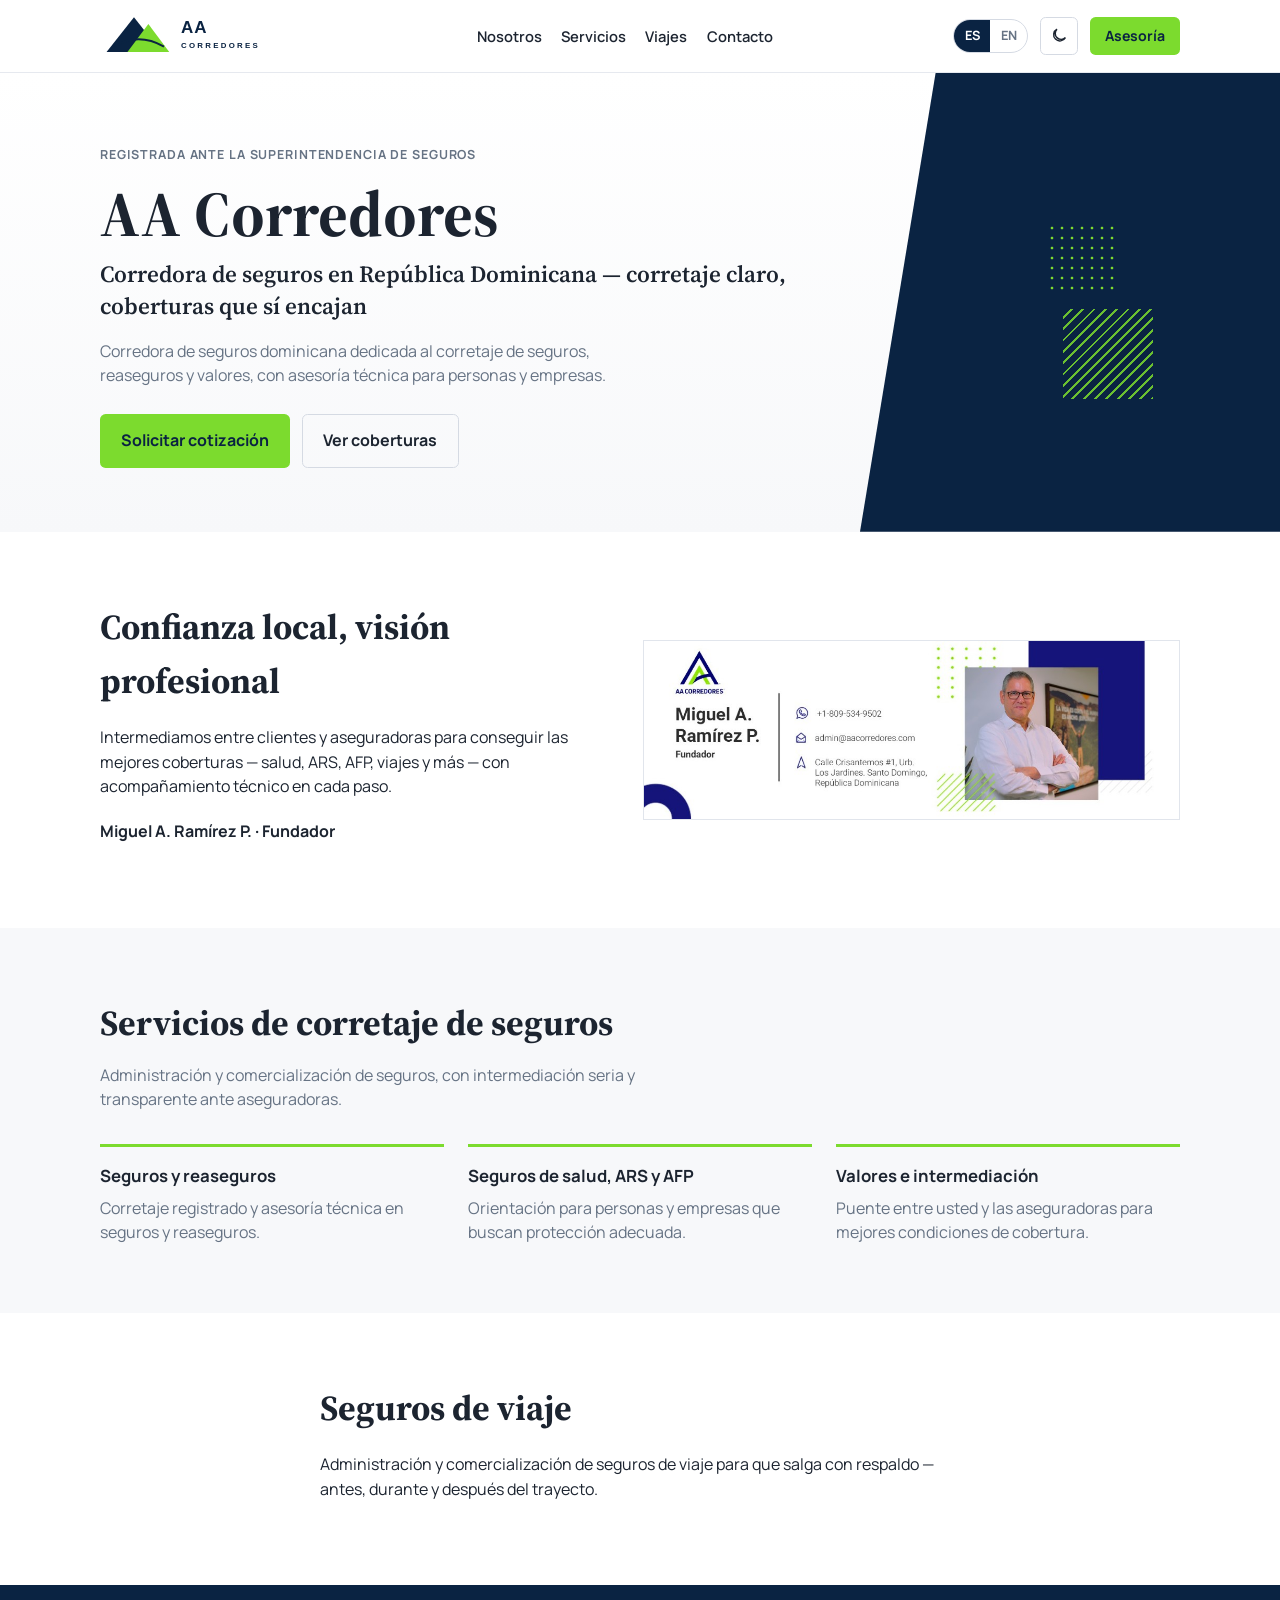
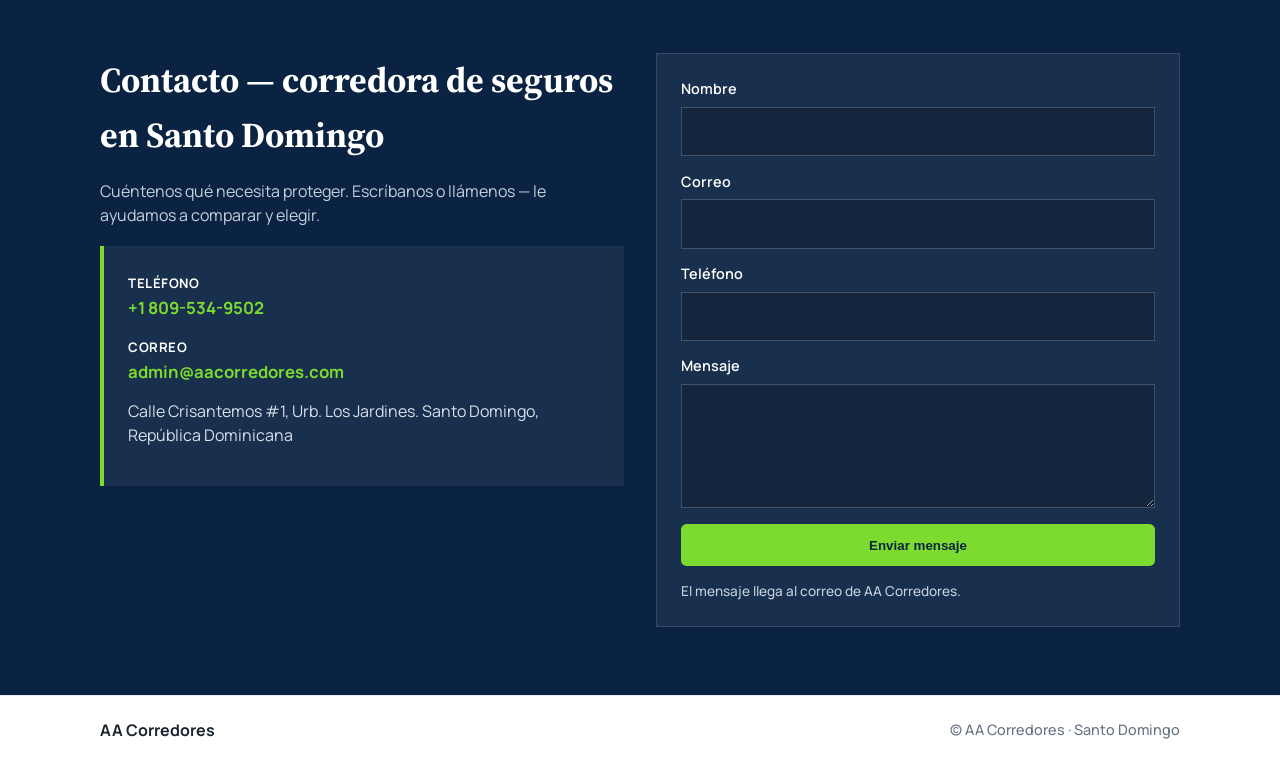
==== commit eca26484: "Use dark logo without white plate on AA header. Co-authored-by: Cursor <cursoragent@cursor.com>" ====
--- a/index.html
+++ b/index.html
@@ -26,7 +26,7 @@
   <link rel="preconnect" href="https://fonts.googleapis.com" />
   <link rel="preconnect" href="https://fonts.gstatic.com" crossorigin />
   <link href="https://fonts.googleapis.com/css2?family=Manrope:wght@400;500;600;700&family=Source+Serif+4:opsz,wght@8..60,600;8..60,700&display=swap" rel="stylesheet" />
-  <link rel="stylesheet" href="styles.css?v=6" />
+  <link rel="stylesheet" href="styles.css?v=7" />
   <script>
     (function () {
       try {
@@ -79,7 +79,10 @@
 <body>
   <header class="site-header">
     <div class="wrap header-inner">
-      <a class="brand" href="#top"><img src="public/logo.svg?v=2" alt="AA Corredores" width="200" height="52" /></a>
+      <a class="brand" href="#top" aria-label="AA Corredores">
+        <img class="logo logo-light" src="public/logo.svg?v=2" alt="AA Corredores" width="200" height="52" />
+        <img class="logo logo-dark" src="public/logo-dark.svg?v=1" alt="" width="200" height="52" />
+      </a>
       <nav class="nav" aria-label="Primary">
         <a href="#about" data-i18n="nav.about">Nosotros</a>
         <a href="#services" data-i18n="nav.services">Servicios</a>
--- a/styles.css
+++ b/styles.css
@@ -107,22 +107,18 @@
   align-items: center;
   flex-shrink: 0;
   line-height: 0;
-  padding: 0.35rem 0.55rem;
-  border-radius: 0.4rem;
+  padding: 0;
+  border-radius: 0;
   background: transparent;
 }
-.brand img {
+.brand .logo {
   width: 196px;
   height: auto;
   display: block;
 }
-html[data-theme="dark"] .brand {
-  background: #ffffff;
-  box-shadow: 0 0 0 1px rgba(255, 255, 255, 0.08);
-}
-html[data-theme="dark"] .brand img {
-  filter: none;
-}
+.brand .logo-dark { display: none; }
+html[data-theme="dark"] .brand .logo-light { display: none; }
+html[data-theme="dark"] .brand .logo-dark { display: block; }
 
 .btn {
   display: inline-flex;
@@ -405,11 +401,13 @@
     min-height: 3.6rem;
   }
   .brand {
-    padding: 0.2rem 0.35rem;
-    max-width: 46%;
-  }
-  .brand img {
-    width: min(132px, 100%);
+    padding: 0;
+    max-width: 42%;
+    background: transparent;
+    box-shadow: none;
+  }
+  .brand .logo {
+    width: min(128px, 100%);
   }
   .header-actions {
     gap: 0.35rem;
@@ -431,6 +429,6 @@
 
 @media (max-width: 400px) {
   .header-actions .btn-sm { display: none; }
-  .brand { max-width: 52%; }
-  .brand img { width: min(118px, 100%); }
-}
+  .brand { max-width: 48%; }
+  .brand .logo { width: min(112px, 100%); }
+}
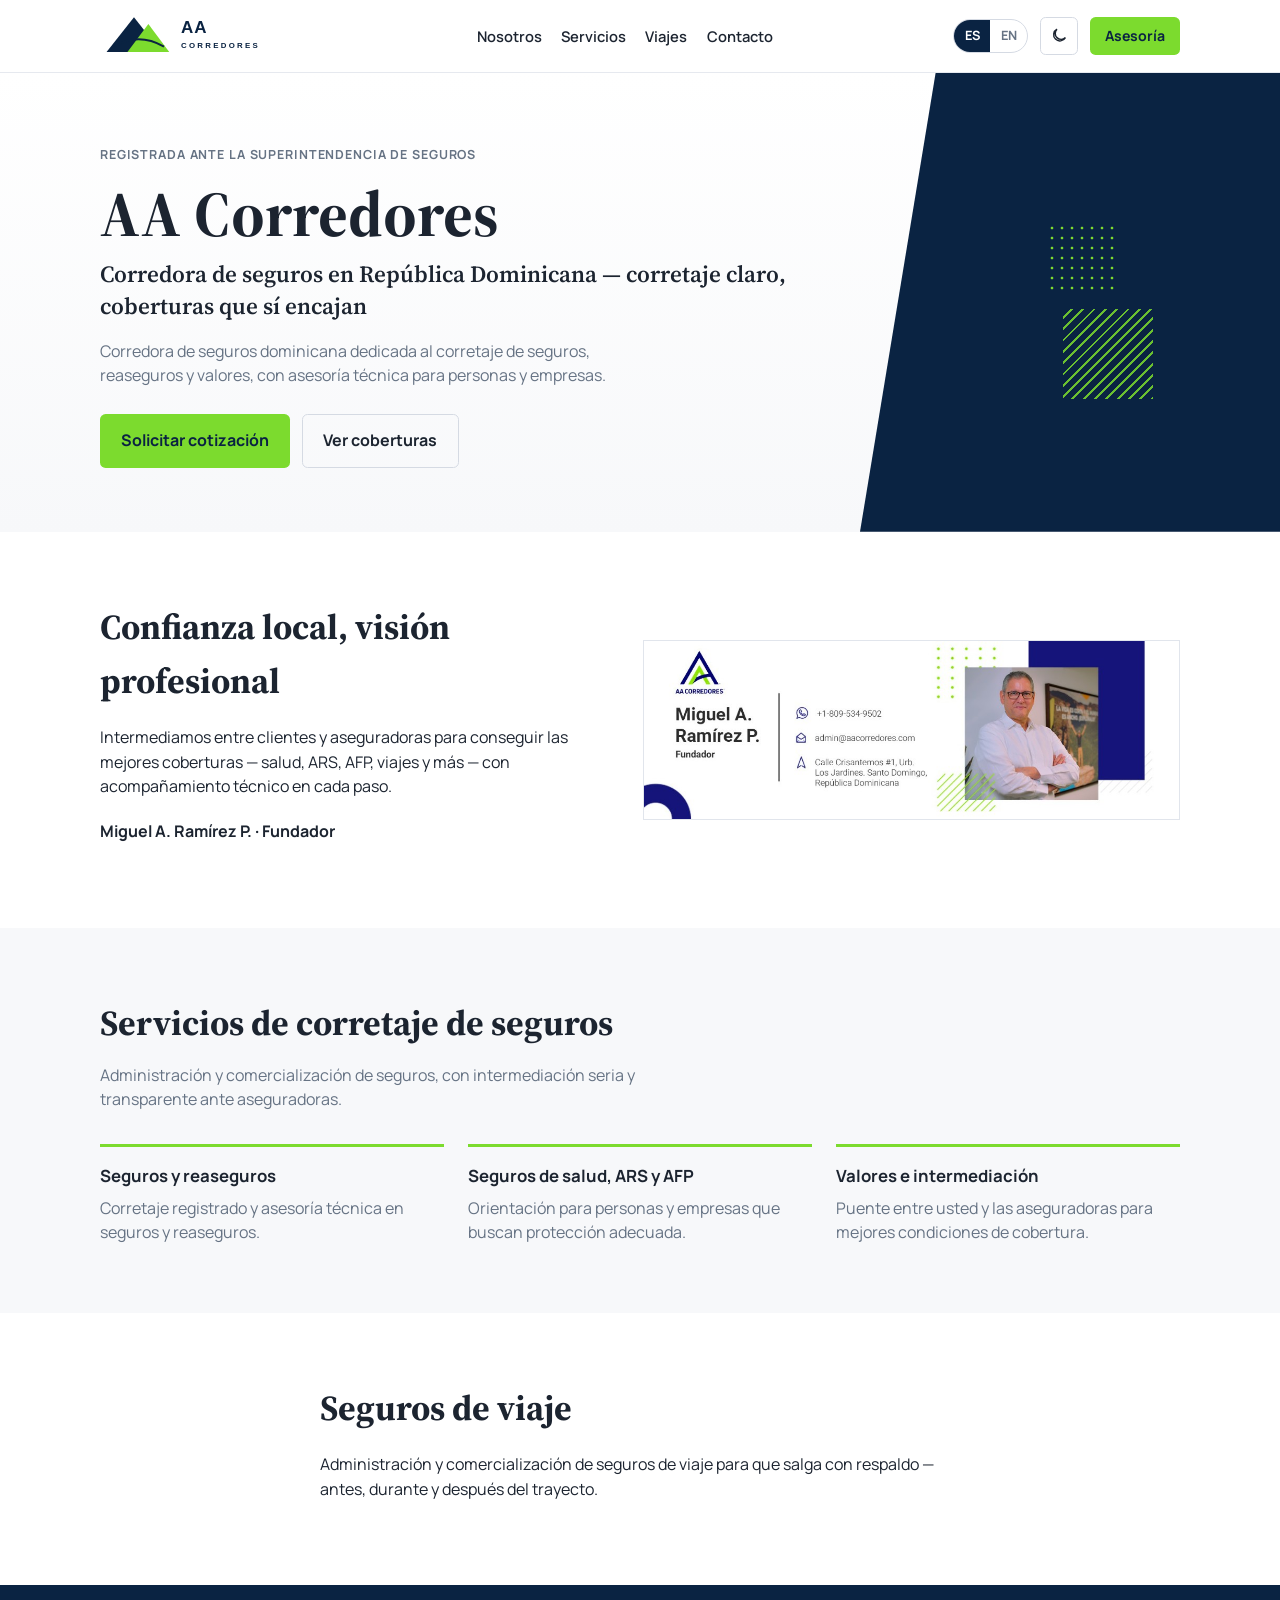
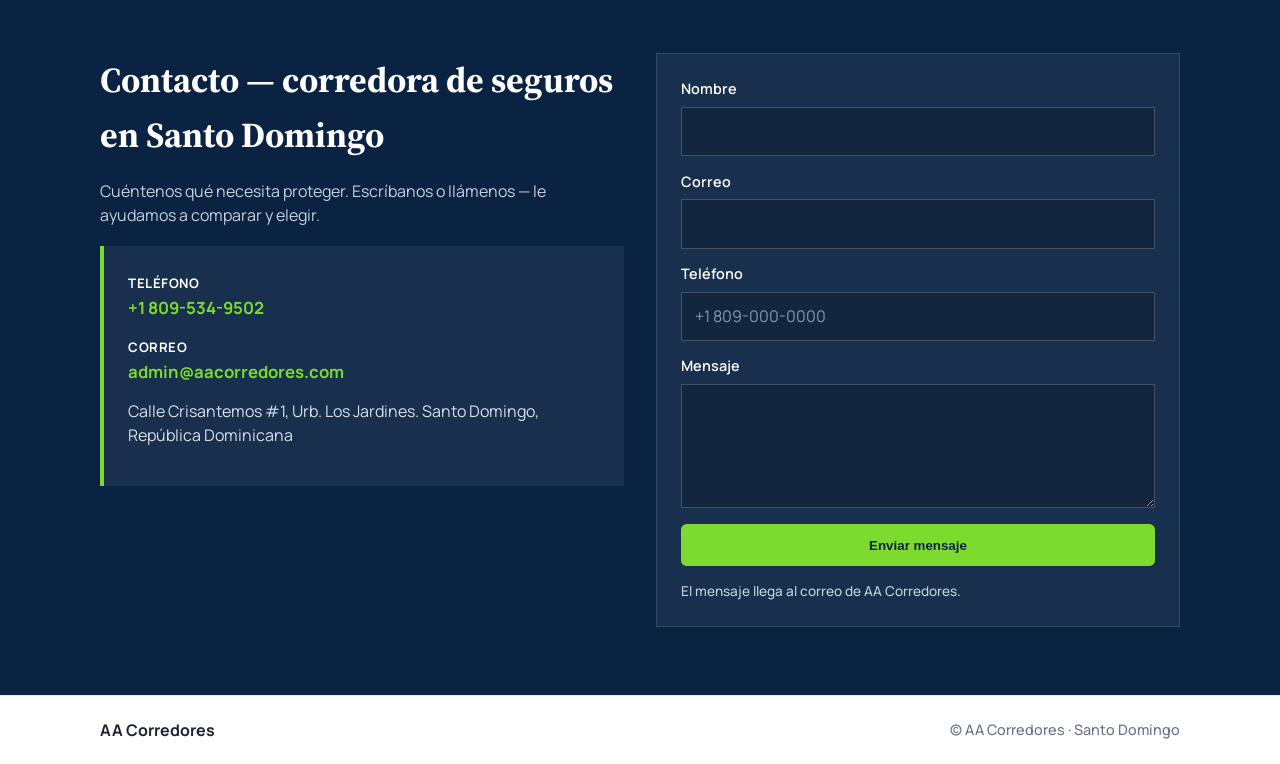
==== commit 1040efca: "Validate contact form email and phone fields. Co-authored-by: Cursor <cursoragent@cursor.com>" ====
--- a/index.html
+++ b/index.html
@@ -26,7 +26,7 @@
   <link rel="preconnect" href="https://fonts.googleapis.com" />
   <link rel="preconnect" href="https://fonts.gstatic.com" crossorigin />
   <link href="https://fonts.googleapis.com/css2?family=Manrope:wght@400;500;600;700&family=Source+Serif+4:opsz,wght@8..60,600;8..60,700&display=swap" rel="stylesheet" />
-  <link rel="stylesheet" href="styles.css?v=7" />
+  <link rel="stylesheet" href="styles.css?v=8" />
   <script>
     (function () {
       try {
@@ -200,7 +200,7 @@
           </div>
           <div class="field">
             <label for="aa-phone"><span data-i18n="form.phone">Teléfono</span></label>
-            <input id="aa-phone" type="tel" name="phone" autocomplete="tel" />
+            <input id="aa-phone" type="tel" name="phone" required autocomplete="tel" inputmode="tel" />
           </div>
           <div class="field">
             <label for="aa-message"><span data-i18n="form.message">Mensaje</span></label>
@@ -220,5 +220,6 @@
     </div>
   </footer>
   <script src="i18n.js"></script>
+  <script src="form-validate.js"></script>
 </body>
 </html>
--- a/styles.css
+++ b/styles.css
@@ -354,6 +354,21 @@
   width: 100%;
   margin-top: 0.15rem;
 }
+.contact-form input.is-invalid,
+.contact-form textarea.is-invalid {
+  border-color: #ff6b6b;
+  outline: none;
+  box-shadow: 0 0 0 2px rgba(255, 107, 107, 0.28);
+}
+.field-error {
+  margin: 0;
+  font-size: 0.82rem;
+  font-weight: 600;
+  color: #ff8a80;
+  line-height: 1.3;
+}
+.field-error[hidden] { display: none !important; }
+
 .form-hint {
   margin: 0;
   font-size: 0.85rem;
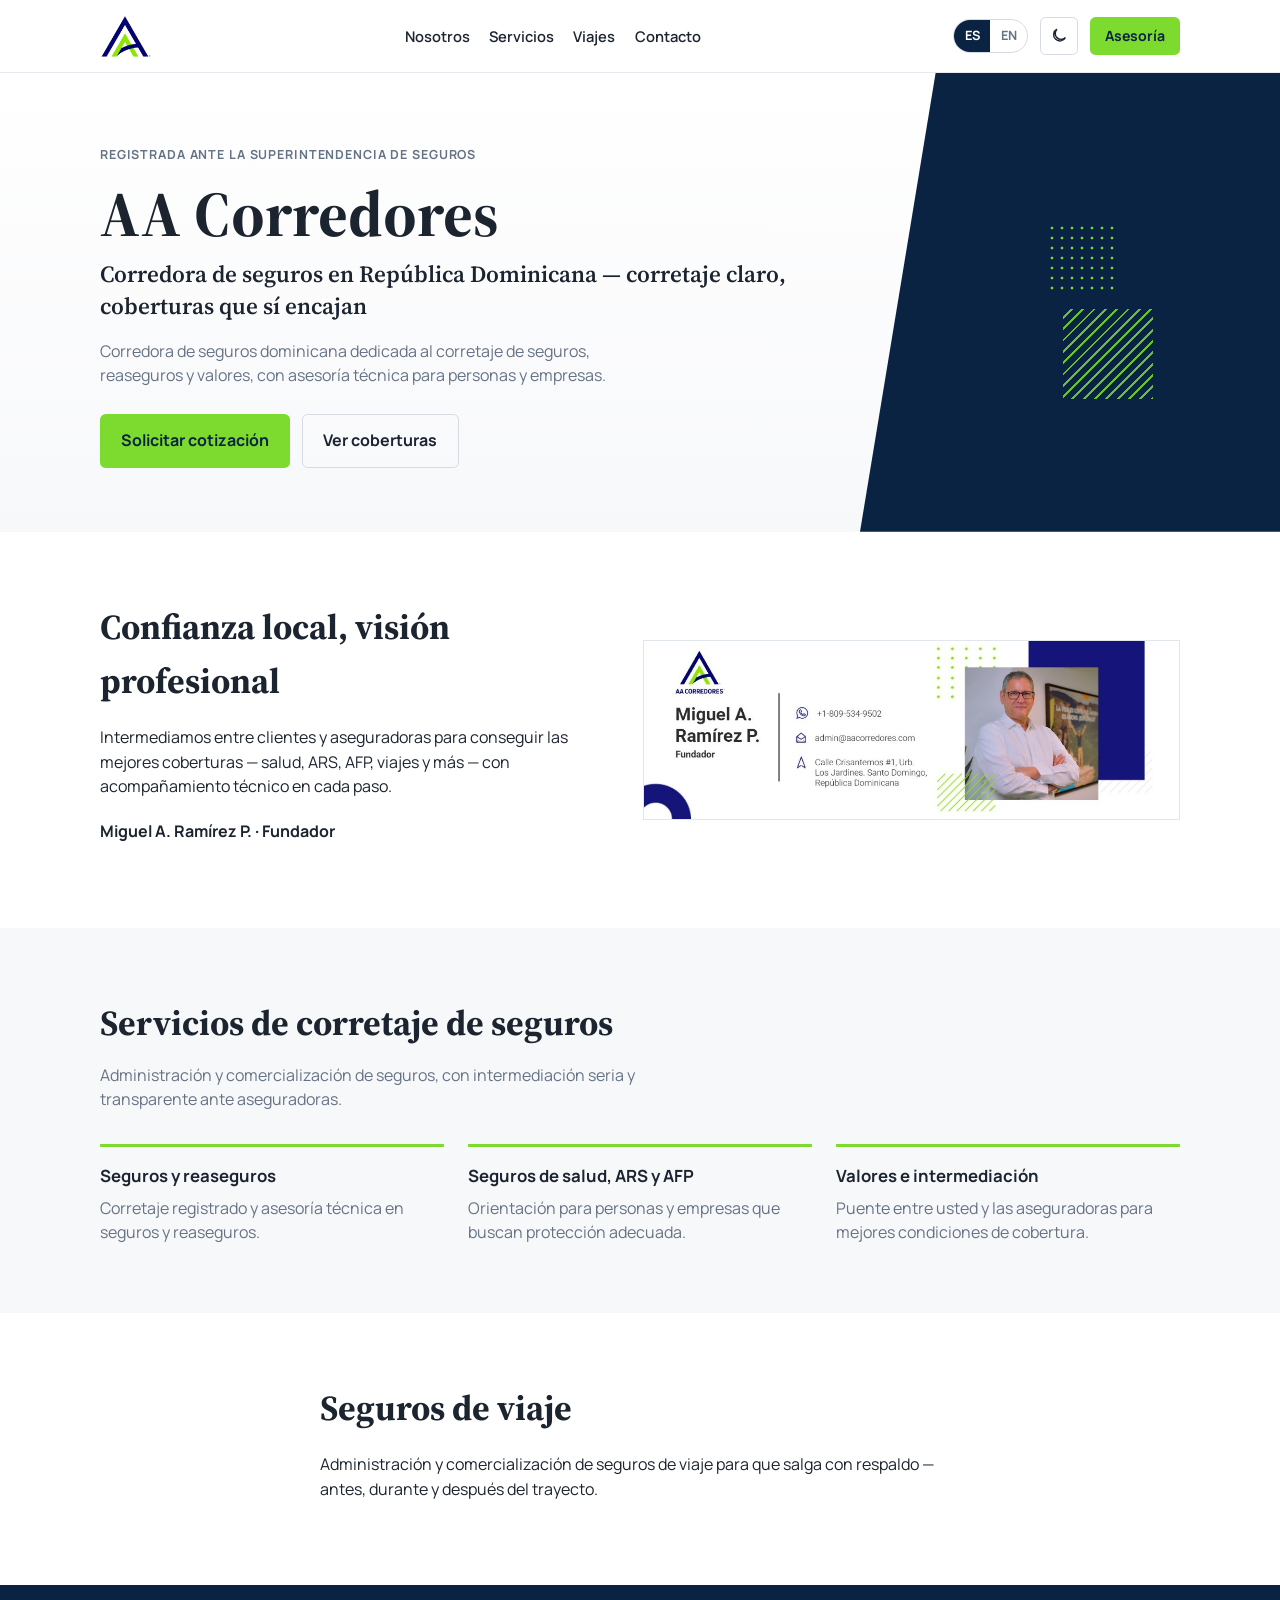
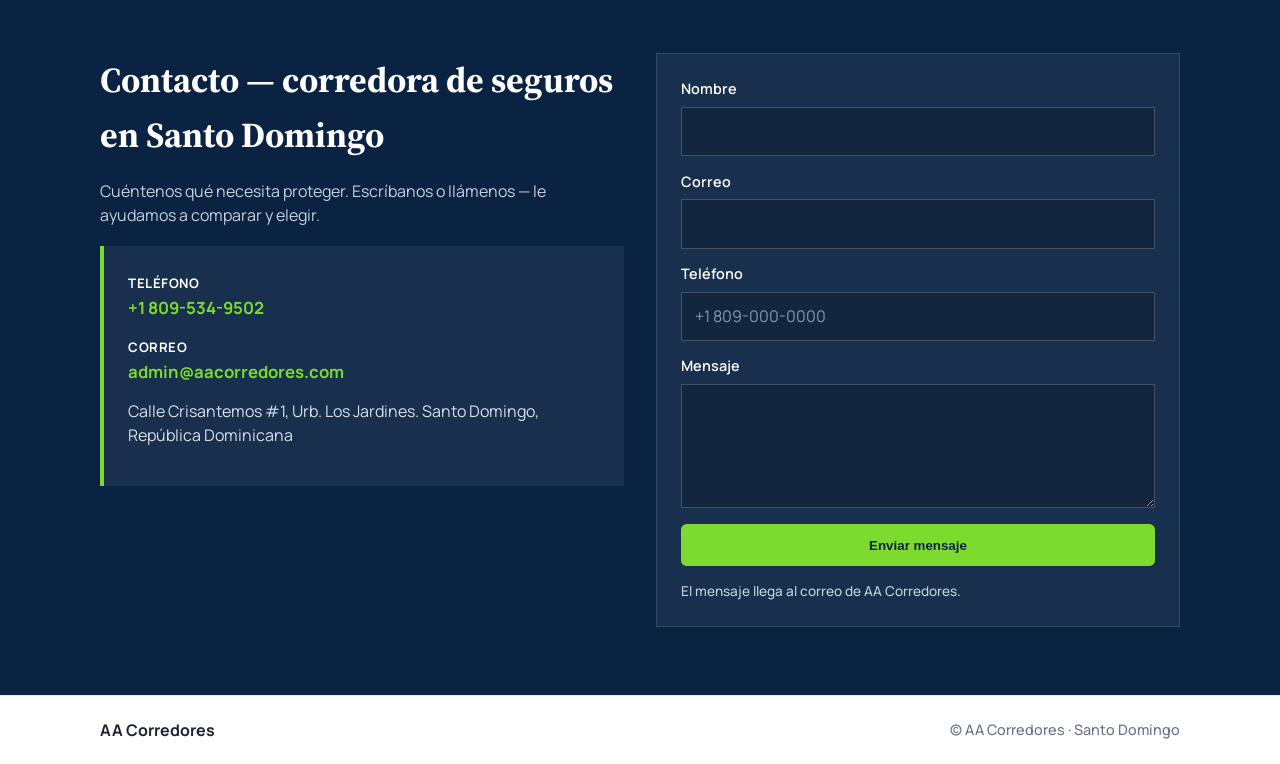
==== commit 569a863e: "Replace AA mark with official client logo. Use transparent PNGs for light/dark header and refresh fa" ====
--- a/index.html
+++ b/index.html
@@ -19,14 +19,20 @@
   <meta property="og:url" content="https://hectortorrese.github.io/aa-corredores/" />
   <meta property="og:title" content="AA Corredores | Corredora de seguros en RD" />
   <meta property="og:description" content="Corretaje de seguros, reaseguros, salud, ARS, AFP y seguros de viaje en Santo Domingo." />
-  <meta property="og:image" content="https://hectortorrese.github.io/aa-corredores/public/brand-banner.png" />
+  <meta property="og:image" content="https://hectortorrese.github.io/aa-corredores/public/og-share.jpg" />
+  <meta property="og:image:width" content="1200" />
+  <meta property="og:image:height" content="630" />
   <meta name="twitter:card" content="summary_large_image" />
   <meta name="twitter:title" content="AA Corredores | Corredora de seguros en RD" />
   <meta name="twitter:description" content="Corretaje de seguros, reaseguros, salud, ARS, AFP y seguros de viaje en Santo Domingo." />
+  <meta name="twitter:image" content="https://hectortorrese.github.io/aa-corredores/public/og-share.jpg" />
+  <link rel="icon" href="public/favicon.png" type="image/png" />
+  <link rel="icon" href="public/favicon-32.png" type="image/png" sizes="32x32" />
+  <link rel="apple-touch-icon" href="public/apple-touch-icon.png" />
   <link rel="preconnect" href="https://fonts.googleapis.com" />
   <link rel="preconnect" href="https://fonts.gstatic.com" crossorigin />
   <link href="https://fonts.googleapis.com/css2?family=Manrope:wght@400;500;600;700&family=Source+Serif+4:opsz,wght@8..60,600;8..60,700&display=swap" rel="stylesheet" />
-  <link rel="stylesheet" href="styles.css?v=8" />
+  <link rel="stylesheet" href="styles.css?v=11" />
   <script>
     (function () {
       try {
@@ -49,7 +55,7 @@
     "@type": "InsuranceAgency",
     "name": "AA Corredores",
     "url": "https://hectortorrese.github.io/aa-corredores/",
-    "logo": "https://hectortorrese.github.io/aa-corredores/public/logo.svg",
+    "logo": "https://hectortorrese.github.io/aa-corredores/public/logo.png",
     "image": "https://hectortorrese.github.io/aa-corredores/public/brand-banner.png",
     "description": "Corredora de seguros dominicana registrada ante la Superintendencia de Seguros: corretaje de seguros, reaseguros, salud, ARS, AFP y seguros de viaje.",
     "email": "admin@aacorredores.com",
@@ -80,10 +86,10 @@
   <header class="site-header">
     <div class="wrap header-inner">
       <a class="brand" href="#top" aria-label="AA Corredores">
-        <img class="logo logo-light" src="public/logo.svg?v=2" alt="AA Corredores" width="200" height="52" />
-        <img class="logo logo-dark" src="public/logo-dark.svg?v=1" alt="" width="200" height="52" />
+        <img class="logo logo-light" src="public/logo.png?v=4" alt="AA Corredores" width="56" height="56" />
+        <img class="logo logo-dark" src="public/logo-dark.png?v=4" alt="" width="56" height="56" />
       </a>
-      <nav class="nav" aria-label="Primary">
+      <nav class="nav" id="site-nav" aria-label="Primary">
         <a href="#about" data-i18n="nav.about">Nosotros</a>
         <a href="#services" data-i18n="nav.services">Servicios</a>
         <a href="#travel" data-i18n="nav.travel">Viajes</a>
@@ -104,6 +110,16 @@
           </svg>
         </button>
         <a class="btn btn-sm" href="#contact" data-i18n="nav.cta">Asesoría</a>
+        <button
+          type="button"
+          class="nav-toggle"
+          id="navToggle"
+          aria-expanded="false"
+          aria-controls="site-nav"
+          aria-label="Menú"
+        >
+          <span class="nav-toggle-bars" aria-hidden="true"></span>
+        </button>
       </div>
     </div>
   </header>
@@ -221,5 +237,6 @@
   </footer>
   <script src="i18n.js"></script>
   <script src="form-validate.js"></script>
+  <script src="nav.js"></script>
 </body>
 </html>
--- a/styles.css
+++ b/styles.css
@@ -112,8 +112,9 @@
   background: transparent;
 }
 .brand .logo {
-  width: 196px;
-  height: auto;
+  width: 52px;
+  height: 52px;
+  object-fit: contain;
   display: block;
 }
 .brand .logo-dark { display: none; }
@@ -404,8 +405,74 @@
 }
 .site-footer p { margin: 0; font-weight: 500; color: var(--muted); font-size: 0.9rem; }
 
+.nav-toggle {
+  display: none;
+  width: 2.35rem;
+  height: 2.35rem;
+  border-radius: 0.35rem;
+  border: 1px solid var(--border-strong);
+  background: transparent;
+  color: var(--ink);
+  cursor: pointer;
+  align-items: center;
+  justify-content: center;
+  padding: 0;
+  flex-shrink: 0;
+}
+.nav-toggle-bars,
+.nav-toggle-bars::before,
+.nav-toggle-bars::after {
+  display: block;
+  width: 1rem;
+  height: 2px;
+  background: currentColor;
+  border-radius: 1px;
+  position: relative;
+  transition: transform 0.2s ease, opacity 0.2s ease;
+}
+.nav-toggle-bars::before,
+.nav-toggle-bars::after {
+  content: "";
+  position: absolute;
+  left: 0;
+}
+.nav-toggle-bars::before { top: -5px; }
+.nav-toggle-bars::after { top: 5px; }
+.nav-toggle[aria-expanded="true"] .nav-toggle-bars { background: transparent; }
+.nav-toggle[aria-expanded="true"] .nav-toggle-bars::before {
+  top: 0;
+  transform: rotate(45deg);
+}
+.nav-toggle[aria-expanded="true"] .nav-toggle-bars::after {
+  top: 0;
+  transform: rotate(-45deg);
+}
+
 @media (max-width: 860px) {
-  .nav { display: none; }
+  .site-header { overflow: visible; }
+  .header-inner { position: relative; }
+  .nav-toggle { display: inline-flex; }
+  .nav {
+    display: none;
+    position: absolute;
+    left: 0;
+    right: 0;
+    top: calc(100% + 1px);
+    z-index: 50;
+    flex-direction: column;
+    gap: 0;
+    padding: 0.5rem 0;
+    background: var(--surface);
+    border-bottom: 1px solid var(--border);
+    box-shadow: 0 12px 28px rgba(0,0,0,0.22);
+  }
+  .nav.is-open { display: flex; }
+  .nav a {
+    padding: 0.85rem 1.25rem;
+    border-bottom: 1px solid var(--border);
+    font-weight: 700;
+  }
+  .nav a:last-child { border-bottom: 0; }
   .hero-panel { width: 28vw; opacity: 0.35; }
   .hero-grid, .about-grid, .services, .contact-grid { grid-template-columns: 1fr; }
   .hero-aside { display: none; }
@@ -422,7 +489,8 @@
     box-shadow: none;
   }
   .brand .logo {
-    width: min(128px, 100%);
+    width: 44px;
+    height: 44px;
   }
   .header-actions {
     gap: 0.35rem;
@@ -445,5 +513,5 @@
 @media (max-width: 400px) {
   .header-actions .btn-sm { display: none; }
   .brand { max-width: 48%; }
-  .brand .logo { width: min(112px, 100%); }
-}
+  .brand .logo { width: 40px; height: 40px; }
+}
